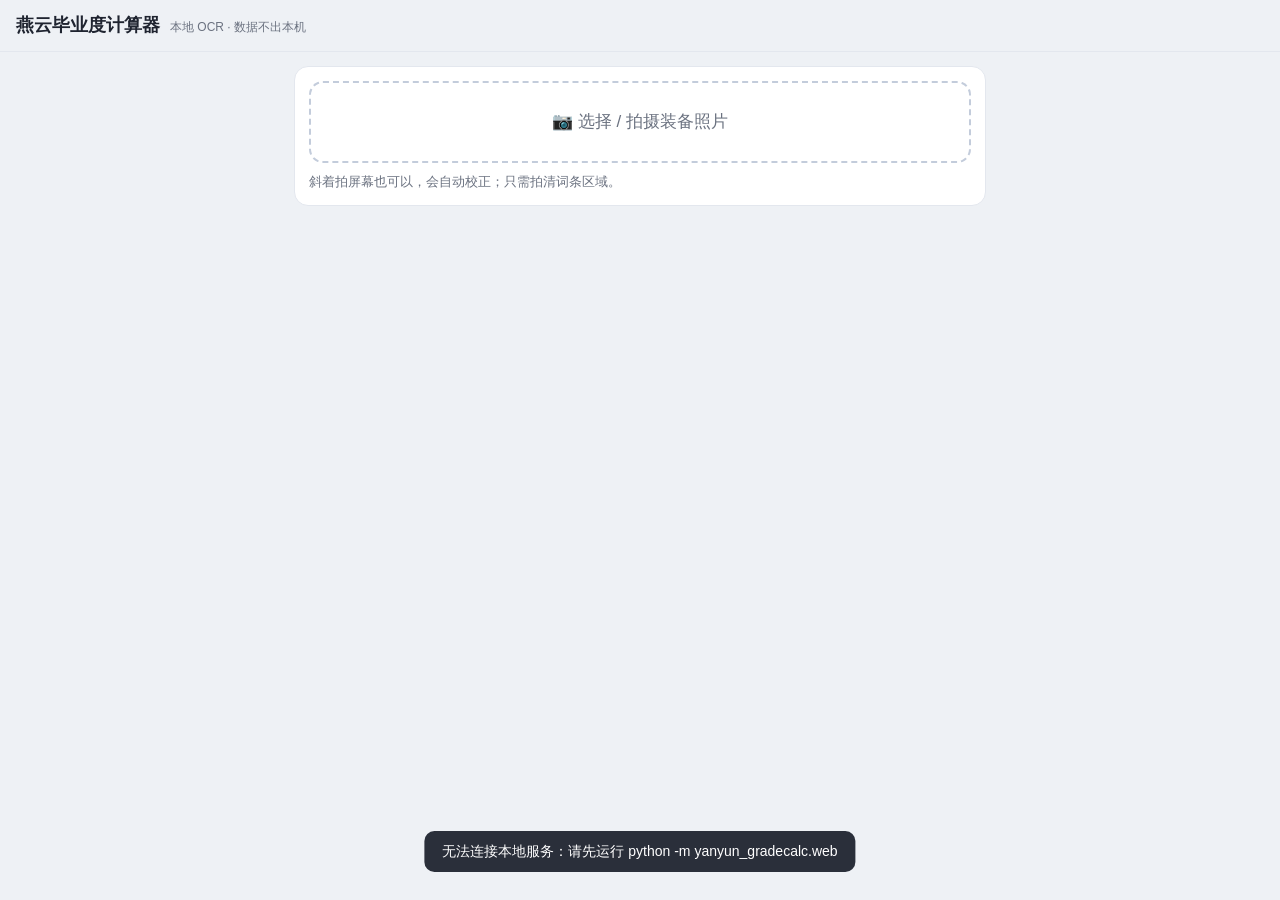
==== yanyun_gradecalc/static/index.html @ 31abac60 "feat: 网页版小程序（手机/电脑通用） Flask 本地服务 + 单文件前端：拍照上传 -> 本地 OCR -> 词条可编辑 实时重算毕业度，跨流派对比。纯色背景，响应式布局，无外部依赖。 ygc" ====
<!DOCTYPE html>
<html lang="zh-CN">
<head>
<meta charset="utf-8">
<meta name="viewport" content="width=device-width, initial-scale=1, viewport-fit=cover">
<title>燕云毕业度计算器</title>
<style>
  :root {
    --bg: #eef1f5;          /* 纯色背景 */
    --card: #ffffff;
    --ink: #1f2430;
    --sub: #6b7280;
    --line: #e3e7ee;
    --accent: #3b5bdb;
    --ok: #2b8a3e;
    --warn: #e8590c;
  }
  * { box-sizing: border-box; }
  body {
    margin: 0; background: var(--bg); color: var(--ink);
    font: 16px/1.5 -apple-system, "PingFang SC", "Microsoft YaHei", "Noto Sans CJK SC", sans-serif;
  }
  header {
    position: sticky; top: 0; z-index: 10; background: var(--bg);
    border-bottom: 1px solid var(--line); padding: 12px 16px;
    display: flex; align-items: baseline; gap: 10px;
  }
  header h1 { font-size: 18px; margin: 0; }
  header span { color: var(--sub); font-size: 12px; }
  main { max-width: 720px; margin: 0 auto; padding: 14px 14px 60px; }
  .card {
    background: var(--card); border: 1px solid var(--line); border-radius: 14px;
    padding: 14px; margin-bottom: 14px;
  }
  .upload {
    display: block; text-align: center; padding: 26px 12px; cursor: pointer;
    border: 2px dashed #c3ccdb; border-radius: 14px; color: var(--sub); font-size: 17px;
  }
  .upload:active { background: #f6f8fb; }
  #file { display: none; }
  .meta { display: flex; flex-wrap: wrap; gap: 6px 14px; align-items: baseline; }
  .meta b { font-size: 18px; }
  .meta .dim { color: var(--sub); font-size: 13px; }
  .chips { display: flex; gap: 8px; overflow-x: auto; padding-bottom: 4px; }
  .chip {
    flex: 0 0 auto; padding: 7px 14px; border-radius: 999px; border: 1px solid var(--line);
    background: var(--card); font-size: 14px; cursor: pointer; white-space: nowrap;
  }
  .chip.on { background: var(--accent); border-color: var(--accent); color: #fff; }
  .row {
    display: grid; grid-template-columns: 26px 1fr 96px 26px; gap: 8px; align-items: center;
    padding: 9px 0; border-bottom: 1px solid var(--line);
  }
  .row:last-child { border-bottom: none; }
  .row input[type=number] {
    width: 100%; font-size: 16px; padding: 7px 8px; border: 1px solid var(--line);
    border-radius: 8px; background: #fafbfd; color: var(--ink);
  }
  .row .unit { color: var(--sub); font-size: 13px; margin-left: 2px; }
  .row .nm { word-break: break-all; font-size: 15px; }
  .tag {
    display: inline-block; font-size: 11px; padding: 1px 6px; border-radius: 6px;
    background: #eef; color: var(--accent); margin-right: 4px; vertical-align: 1px;
  }
  .tag.rec { background: #fff4e6; color: var(--warn); }
  .roll { color: var(--sub); font-size: 13px; text-align: right; }
  .row.off .nm, .row.off .roll { opacity: .45; }
  .row.base { background: #fff8f0; border-radius: 8px; padding-left: 6px; padding-right: 6px; }
  .score { display: flex; align-items: center; gap: 16px; }
  .score .big { font-size: 42px; font-weight: 700; color: var(--accent); }
  .grade { font-size: 15px; padding: 3px 12px; border-radius: 999px; background: #e7f0ff; color: var(--accent); }
  .grade.g3 { background: #ebfbee; color: var(--ok); }
  .grade.g1 { background: #fff0f0; color: #c92a2a; }
  .others { color: var(--sub); font-size: 13px; margin-top: 8px; line-height: 1.7; }
  .del { border: none; background: none; color: #adb5bd; font-size: 18px; cursor: pointer; padding: 4px; }
  button.primary {
    width: 100%; padding: 13px; font-size: 16px; border: none; border-radius: 12px;
    background: var(--accent); color: #fff; cursor: pointer; margin-top: 10px;
  }
  .toast {
    position: fixed; left: 50%; bottom: 28px; transform: translateX(-50%);
    background: #1f2430; color: #fff; padding: 10px 18px; border-radius: 10px;
    font-size: 14px; opacity: 0; transition: .25s; pointer-events: none; max-width: 90vw;
  }
  .toast.show { opacity: .95; }
  .spin { display: inline-block; width: 16px; height: 16px; border: 2px solid #fff;
    border-top-color: transparent; border-radius: 50%; animation: r 1s linear infinite; vertical-align: -3px; }
  @keyframes r { to { transform: rotate(360deg); } }
  .hint { color: var(--sub); font-size: 12.5px; margin-top: 10px; }
  @media (min-width: 640px) { .row { grid-template-columns: 26px 1fr 120px 26px; } }
</style>
</head>
<body>
<header><h1>燕云毕业度计算器</h1><span>本地 OCR · 数据不出本机</span></header>
<main>
  <div class="card">
    <label class="upload" id="pick">📷 选择 / 拍摄装备照片
      <input type="file" id="file" accept="image/*" capture="environment">
    </label>
    <div class="hint">斜着拍屏幕也可以，会自动校正；只需拍清词条区域。</div>
  </div>

  <div class="card" id="pieceCard" style="display:none">
    <div class="meta">
      <b id="pName"></b>
      <span class="dim" id="pTier"></span>
      <span class="dim" id="pSet"></span>
      <span class="dim" id="pCraft"></span>
    </div>
  </div>

  <div class="card" id="buildCard" style="display:none">
    <div class="chips" id="chips"></div>
  </div>

  <div class="card" id="affixCard" style="display:none">
    <div id="rows"></div>
    <button class="primary" id="addRow">＋ 手动加一条词条</button>
  </div>

  <div class="card" id="scoreCard" style="display:none">
    <div class="score">
      <span class="big" id="scoreNum">—</span>
      <span class="grade" id="grade"></span>
    </div>
    <div class="others" id="others"></div>
    <div class="hint">毕业度 = 各词条（数值÷110阶满值，封顶100%）按流派权重加权平均；
      满值表在仓库 data/affix_max.json，欢迎校对补充。</div>
  </div>
</main>
<div class="toast" id="toast"></div>

<script>
const state = { affixes: [], builds: {}, maxTable: {}, sel: "__auto__" };
const $ = id => document.getElementById(id);

function toast(msg, ms = 2600) {
  const t = $("toast"); t.textContent = msg; t.classList.add("show");
  clearTimeout(t._h); t._h = setTimeout(() => t.classList.remove("show"), ms);
}

function weightFor(name, weights) {
  if (name in weights) return weights[name];
  let best = null;
  for (const k in weights)
    if (k && (name.endsWith(k) || k.endsWith(name)))
      best = best === null ? weights[k] : Math.max(best, weights[k]);
  return best === null ? 0 : best;
}

function rollOf(a) {
  const mx = state.maxTable[a.name];
  if (!mx) return { roll: null, base: false };
  if (a.value > mx * 1.3) return { roll: null, base: true };
  return { roll: Math.min(100, a.value / mx * 100), base: false };
}

function computeFor(weights) {
  let num = 0, den = 0;
  for (const a of state.affixes) {
    if (!a.include) continue;
    const w = weightFor(a.name, weights);
    if (w <= 0) continue;
    const { roll, base } = rollOf(a);
    if (roll === null || base) continue;
    num += w * roll; den += w;
  }
  return den ? Math.round(num / den * 10) / 10 : null;
}

function gradeOf(s) {
  if (s === null) return { g: "—", cls: "" };
  if (s >= 90) return { g: "毕业", cls: "g3" };
  if (s >= 80) return { g: "准毕业", cls: "" };
  if (s >= 70) return { g: "可用", cls: "" };
  return { g: "过渡", cls: "g1" };
}

function render() {
  const has = state.affixes.length > 0;
  $("pieceCard").style.display = has ? "" : "none";
  $("buildCard").style.display = has ? "" : "none";
  $("affixCard").style.display = has ? "" : "none";
  $("scoreCard").style.display = has ? "" : "none";
  if (!has) return;

  const rows = $("rows"); rows.innerHTML = "";
  for (const a of state.affixes) {
    const w = state.sel === "__auto__" ? null : weightFor(a.name, state.builds[state.sel]);
    const { roll, base } = rollOf(a);
    const div = document.createElement("div");
    div.className = "row" + (a.include ? "" : " off") + (base ? " base" : "");
    const tags = (a.converted ? '<span class="tag">转</span>' : "") +
                 (a.recommended ? '<span class="tag rec">荐</span>' : "") +
                 (a.known ? "" : '<span class="tag" style="background:#f1f3f5;color:#868e96">未识别</span>');
    const weightTxt = base ? "基础属性·已排除"
      : (roll === null ? (a.include ? "缺满值" : "") : Math.round(roll) + "%");
    div.innerHTML =
      `<input type="checkbox" ${a.include ? "checked" : ""}>` +
      `<div class="nm">${tags}${a.name}` +
        `<div class="roll">${weightTxt}${w === null ? "" : " · 权重" + w}</div></div>` +
      `<div><input type="number" step="0.1" value="${a.value}"><span class="unit">${a.unit === "percent" ? "%" : ""}</span></div>` +
      `<button class="del" title="删除">✕</button>`;
    const [chk, , valBox, del] = div.children;
    const numIn = valBox.querySelector("input");
    chk.onchange = () => { a.include = chk.checked; render(); };
    numIn.oninput = () => { const v = parseFloat(numIn.value); if (!isNaN(v)) { a.value = v; refreshScoreOnly(); } };
    numIn.onblur = render;
    del.onclick = () => { state.affixes = state.affixes.filter(x => x !== a); render(); };
    rows.appendChild(div);
  }
  refreshScoreOnly();
}

function refreshScoreOnly() {
  if (state.sel === "__auto__") {
    let best = null, lines = [];
    for (const name in state.builds) {
      const s = computeFor(state.builds[name]);
      if (s !== null) lines.push([name, s]);
    }
    lines.sort((x, y) => y[1] - x[1]);
    if (lines.length) {
      best = lines[0];
      const g = gradeOf(best[1]);
      $("scoreNum").textContent = best[1].toFixed(1);
      $("grade").textContent = `${g.g} · 最适配：${best[0]}`;
      $("grade").className = "grade " + g.cls;
      $("others").innerHTML = "全部流派：" + lines.map(l => `${l[0]} <b>${l[1]}</b>`).join("　");
    } else { $("scoreNum").textContent = "—"; $("grade").textContent = "无法计算"; }
  } else {
    const s = computeFor(state.builds[state.sel]);
    const g = gradeOf(s);
    $("scoreNum").textContent = s === null ? "—" : s.toFixed(1);
    $("grade").textContent = g.g;
    $("grade").className = "grade " + g.cls;
    $("others").textContent = "";
  }
}

function renderChips() {
  const c = $("chips"); c.innerHTML = "";
  const mk = (key, label) => {
    const b = document.createElement("button");
    b.className = "chip" + (state.sel === key ? " on" : "");
    b.textContent = label;
    b.onclick = () => { state.sel = key; renderChips(); render(); };
    c.appendChild(b);
  };
  mk("__auto__", "🎯 自动对比");
  for (const name of Object.keys(state.builds)) mk(name, name);
}

async function analyze(file) {
  const fd = new FormData(); fd.append("image", file);
  $("pick").innerHTML = '<span class="spin"></span> 正在本机识别…（约几秒）';
  try {
    const r = await fetch("/api/analyze", { method: "POST", body: fd });
    const d = await r.json();
    if (!r.ok) throw new Error(d.error || "识别失败");
    const p = d.piece;
    $("pName").textContent = p.name || "（未识别装备名）";
    $("pTier").textContent = p.tier || "";
    $("pSet").textContent = p.set_name || "";
    $("pCraft").textContent = p.craft_score ? "造诣 " + p.craft_score : "";
    state.maxTable = d.max_table;
    state.builds = d.builds;
    state.affixes = d.affixes.map(a => ({ ...a, include: true }));
    if (!state.affixes.length) toast("没识别出词条，换个角度/亮度再拍一张试试");
    renderChips(); render();
  } catch (e) {
    toast(e.message.includes("Failed to fetch") ? "服务未启动，请先运行 python -m yanyun_gradecalc.web" : e.message, 4000);
  } finally {
    $("pick").innerHTML = '📷 选择 / 拍摄装备照片<input type="file" id="file" accept="image/*" capture="environment">';
    bindFile();
  }
}

let _fileBound = false;
function bindFile() {
  const f = $("file");
  if (!f || _fileBound) return;
  _fileBound = true;
  f.onchange = () => { if (f.files[0]) analyze(f.files[0]); f.value = ""; };
}
bindFile();

$("addRow").onclick = () => {
  state.affixes.push({ name: "自定义词条", raw_name: "", value: 0, unit: "percent",
                       converted: false, recommended: false, known: false, include: true });
  render();
  const inputs = document.querySelectorAll('#rows input[type=number]');
  inputs[inputs.length - 1].focus();
};

fetch("/api/config").then(r => r.json()).then(d => {
  state.builds = d.builds; state.maxTable = d.max_table; renderChips();
}).catch(() => toast("无法连接本地服务：请先运行 python -m yanyun_gradecalc.web", 5000));
</script>
</body>
</html>
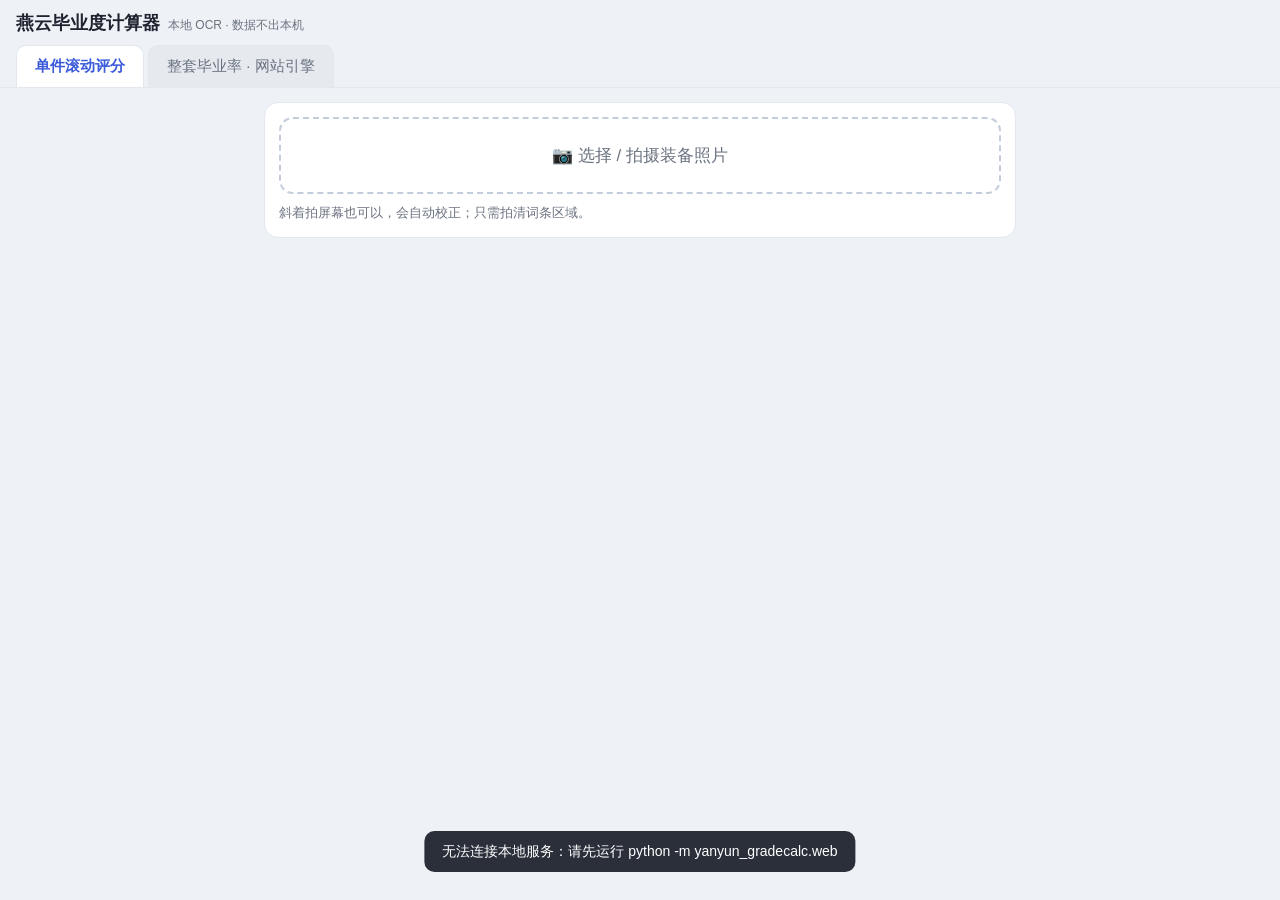
==== commit 2f15f277: "feat: 整套 8 件识别 + 心法/套装/弓决切换（站点同源引擎） - engine/: 加载 leoq7 管理器同款 runtime + WASM 的 Node 引擎，   stdin/stdo" ====
--- a/yanyun_gradecalc/static/index.html
+++ b/yanyun_gradecalc/static/index.html
@@ -22,25 +22,31 @@
   }
   header {
     position: sticky; top: 0; z-index: 10; background: var(--bg);
-    border-bottom: 1px solid var(--line); padding: 12px 16px;
-    display: flex; align-items: baseline; gap: 10px;
-  }
-  header h1 { font-size: 18px; margin: 0; }
-  header span { color: var(--sub); font-size: 12px; }
-  main { max-width: 720px; margin: 0 auto; padding: 14px 14px 60px; }
+    border-bottom: 1px solid var(--line); padding: 10px 16px 0;
+  }
+  header h1 { font-size: 18px; margin: 0 0 8px; }
+  header h1 span { color: var(--sub); font-size: 12px; font-weight: 400; margin-left: 8px; }
+  .tabs { display: flex; gap: 4px; }
+  .tab {
+    padding: 9px 18px; font-size: 15px; cursor: pointer; border: 1px solid var(--line);
+    border-bottom: none; border-radius: 10px 10px 0 0; background: #e6eaef; color: var(--sub);
+  }
+  .tab.on { background: var(--card); color: var(--accent); font-weight: 600; }
+  main { max-width: 780px; margin: 0 auto; padding: 14px 14px 70px; }
   .card {
     background: var(--card); border: 1px solid var(--line); border-radius: 14px;
     padding: 14px; margin-bottom: 14px;
   }
   .upload {
-    display: block; text-align: center; padding: 26px 12px; cursor: pointer;
+    display: block; text-align: center; padding: 24px 12px; cursor: pointer;
     border: 2px dashed #c3ccdb; border-radius: 14px; color: var(--sub); font-size: 17px;
   }
   .upload:active { background: #f6f8fb; }
-  #file { display: none; }
+  .upload.small { padding: 13px 8px; font-size: 14px; border-radius: 10px; }
+  input[type=file] { display: none; }
   .meta { display: flex; flex-wrap: wrap; gap: 6px 14px; align-items: baseline; }
   .meta b { font-size: 18px; }
-  .meta .dim { color: var(--sub); font-size: 13px; }
+  .dim { color: var(--sub); font-size: 13px; }
   .chips { display: flex; gap: 8px; overflow-x: auto; padding-bottom: 4px; }
   .chip {
     flex: 0 0 auto; padding: 7px 14px; border-radius: 999px; border: 1px solid var(--line);
@@ -52,22 +58,24 @@
     padding: 9px 0; border-bottom: 1px solid var(--line);
   }
   .row:last-child { border-bottom: none; }
-  .row input[type=number] {
+  .row input[type=number], .row select, input.f, select.f {
     width: 100%; font-size: 16px; padding: 7px 8px; border: 1px solid var(--line);
     border-radius: 8px; background: #fafbfd; color: var(--ink);
   }
-  .row .unit { color: var(--sub); font-size: 13px; margin-left: 2px; }
-  .row .nm { word-break: break-all; font-size: 15px; }
+  select.f, input.f { padding: 9px 10px; }
+  .unit { color: var(--sub); font-size: 13px; margin-left: 2px; }
+  .nm { word-break: break-all; font-size: 15px; }
   .tag {
     display: inline-block; font-size: 11px; padding: 1px 6px; border-radius: 6px;
     background: #eef; color: var(--accent); margin-right: 4px; vertical-align: 1px;
   }
   .tag.rec { background: #fff4e6; color: var(--warn); }
+  .tag.dy { background: #f3e8ff; color: #7048e8; }
   .roll { color: var(--sub); font-size: 13px; text-align: right; }
   .row.off .nm, .row.off .roll { opacity: .45; }
-  .row.base { background: #fff8f0; border-radius: 8px; padding-left: 6px; padding-right: 6px; }
+  .row.base { background: #f6f9ff; border-radius: 8px; }
   .score { display: flex; align-items: center; gap: 16px; }
-  .score .big { font-size: 42px; font-weight: 700; color: var(--accent); }
+  .score .big { font-size: 46px; font-weight: 700; color: var(--accent); }
   .grade { font-size: 15px; padding: 3px 12px; border-radius: 999px; background: #e7f0ff; color: var(--accent); }
   .grade.g3 { background: #ebfbee; color: var(--ok); }
   .grade.g1 { background: #fff0f0; color: #c92a2a; }
@@ -77,22 +85,48 @@
     width: 100%; padding: 13px; font-size: 16px; border: none; border-radius: 12px;
     background: var(--accent); color: #fff; cursor: pointer; margin-top: 10px;
   }
+  button.primary:disabled { opacity: .5; }
+  .grid2 { display: grid; grid-template-columns: 1fr 1fr; gap: 12px; }
+  @media (max-width: 620px) { .grid2 { grid-template-columns: 1fr; } }
+  .frow { display: grid; grid-template-columns: 84px 1fr; gap: 8px; align-items: center; margin-bottom: 9px; }
+  .frow label { color: var(--sub); font-size: 14px; }
+  .slot { border: 1px solid var(--line); border-radius: 12px; padding: 11px; margin-bottom: 12px; }
+  .slot h3 { margin: 0 0 8px; font-size: 15px; display: flex; justify-content: space-between; }
+  .slot h3 .dim { font-weight: 400; }
+  .sub { display: grid; grid-template-columns: 22px 1fr 86px 22px; gap: 6px; align-items: center;
+         padding: 5px 0; font-size: 14px; border-bottom: 1px dashed var(--line); }
+  .sub:last-child { border-bottom: none; }
+  .sub input[type=number] { width: 100%; font-size: 14px; padding: 5px 6px; border: 1px solid var(--line); border-radius: 6px; }
+  .sub.off { opacity: .45; }
+  .bigstat { display: flex; gap: 10px; align-items: baseline; flex-wrap: wrap; margin-top: 6px; }
+  .bigstat b { font-size: 20px; }
+  .panel-tbl { width: 100%; font-size: 13px; border-collapse: collapse; margin-top: 8px; }
+  .panel-tbl td { border-top: 1px solid var(--line); padding: 4px 6px; }
+  .panel-tbl td:last-child { text-align: right; color: var(--accent); font-weight: 600; }
   .toast {
     position: fixed; left: 50%; bottom: 28px; transform: translateX(-50%);
     background: #1f2430; color: #fff; padding: 10px 18px; border-radius: 10px;
-    font-size: 14px; opacity: 0; transition: .25s; pointer-events: none; max-width: 90vw;
+    font-size: 14px; opacity: 0; transition: .25s; pointer-events: none; max-width: 90vw; z-index: 50;
   }
   .toast.show { opacity: .95; }
-  .spin { display: inline-block; width: 16px; height: 16px; border: 2px solid #fff;
+  .spin { display: inline-block; width: 15px; height: 15px; border: 2px solid currentColor;
     border-top-color: transparent; border-radius: 50%; animation: r 1s linear infinite; vertical-align: -3px; }
   @keyframes r { to { transform: rotate(360deg); } }
   .hint { color: var(--sub); font-size: 12.5px; margin-top: 10px; }
-  @media (min-width: 640px) { .row { grid-template-columns: 26px 1fr 120px 26px; } }
+  .hidden { display: none !important; }
 </style>
 </head>
 <body>
-<header><h1>燕云毕业度计算器</h1><span>本地 OCR · 数据不出本机</span></header>
-<main>
+<header>
+  <h1>燕云毕业度计算器<span>本地 OCR · 数据不出本机</span></h1>
+  <div class="tabs">
+    <div class="tab on" data-tab="single" onclick="switchTab('single')">单件滚动评分</div>
+    <div class="tab" data-tab="full" onclick="switchTab('full')">整套毕业率 · 网站引擎</div>
+  </div>
+</header>
+
+<!-- ============ Tab 1：单件滚动评分 ============ -->
+<main id="tab-single">
   <div class="card">
     <label class="upload" id="pick">📷 选择 / 拍摄装备照片
       <input type="file" id="file" accept="image/*" capture="environment">
@@ -109,9 +143,7 @@
     </div>
   </div>
 
-  <div class="card" id="buildCard" style="display:none">
-    <div class="chips" id="chips"></div>
-  </div>
+  <div class="card" id="buildCard" style="display:none"><div class="chips" id="chips"></div></div>
 
   <div class="card" id="affixCard" style="display:none">
     <div id="rows"></div>
@@ -128,17 +160,82 @@
       满值表在仓库 data/affix_max.json，欢迎校对补充。</div>
   </div>
 </main>
+
+<!-- ============ Tab 2：整套毕业率（网站引擎） ============ -->
+<main id="tab-full" class="hidden">
+  <div class="card">
+    <div class="frow"><label>流派</label><select class="f" id="flowSel"></select></div>
+    <div class="frow"><label>心法 1-4</label>
+      <div style="display:grid; grid-template-columns:1fr 1fr; gap:6px">
+        <input class="f xf" id="xf1" list="xfList"><input class="f xf" id="xf2" list="xfList">
+        <input class="f xf" id="xf3" list="xfList"><input class="f xf" id="xf4" list="xfList">
+      </div>
+      <datalist id="xfList"></datalist>
+    </div>
+    <div class="frow"><label>套装</label><input class="f" id="setName" list="setList" placeholder="易相套装 / 玉斗套装 …">
+      <datalist id="setList"><option value="易相套装"><option value="玉斗套装"></datalist></div>
+    <div class="frow"><label>弓决</label>
+      <select class="f" id="bowSel">
+        <option value="precision">精准</option>
+        <option value="crit">会心</option>
+        <option value="intent">会意</option>
+      </select></div>
+    <div class="frow"><label>武库</label>
+      <select class="f" id="armorySel"><option value="本系">本系</option><option value="通用">通用</option></select></div>
+    <div class="hint">心法与套装请与游戏内配置一致；流派下拉来自管理器数据（含基准版本）。</div>
+  </div>
+
+  <div class="card">
+    <div class="grid2" id="slotGrid"></div>
+    <div class="hint">每个部位拍一张（拍清词条即可），识别后可改数值；主词条下拉可选基础属性行。</div>
+  </div>
+
+  <div class="card">
+    <button class="primary" id="calcBtn">🧮 计算整套毕业率（网站同款引擎）</button>
+    <div id="gradOut" style="display:none">
+      <div class="score" style="margin-top:12px">
+        <span class="big" id="gradNum">—</span>
+        <span class="grade" id="gradGrade"></span>
+      </div>
+      <div class="bigstat" id="gradDps"></div>
+      <div class="dim" id="gradVersion"></div>
+      <details style="margin-top:8px"><summary class="dim">聚合面板（引擎输出）</summary>
+        <table class="panel-tbl" id="panelTbl"></table></details>
+    </div>
+    <div id="gradErr" class="hint" style="color:#c92a2a"></div>
+  </div>
+</main>
+
 <div class="toast" id="toast"></div>
 
 <script>
-const state = { affixes: [], builds: {}, maxTable: {}, sel: "__auto__" };
 const $ = id => document.getElementById(id);
+const state = {
+  affixes: [], builds: {}, maxTable: {}, sel: "__auto__",   // tab1
+  engine: null,                                              // tab2
+  flow: "", xinfa: ["易水歌", "沧海帖", "", ""],
+  slots: {},                                                 // tab2: slot -> {piece, affixes, baseStats, mainUid}
+};
+const SLOT_LABELS = {
+  weapon1: "武器1", weapon2: "武器2", head: "冠胄", chest: "胸甲",
+  ring: "环", pendant: "佩", legs: "胫甲", hands: "腕甲",
+};
+let uidSeq = 1;
+const newUid = () => "r" + uidSeq++;
 
 function toast(msg, ms = 2600) {
   const t = $("toast"); t.textContent = msg; t.classList.add("show");
   clearTimeout(t._h); t._h = setTimeout(() => t.classList.remove("show"), ms);
 }
 
+function switchTab(name) {
+  document.querySelectorAll(".tab").forEach(t => t.classList.toggle("on", t.dataset.tab === name));
+  $("tab-single").classList.toggle("hidden", name !== "single");
+  $("tab-full").classList.toggle("hidden", name !== "full");
+  if (name === "full") loadEngineMeta();
+}
+
+/* ================= Tab 1：单件滚动评分 ================= */
 function weightFor(name, weights) {
   if (name in weights) return weights[name];
   let best = null;
@@ -147,14 +244,12 @@
       best = best === null ? weights[k] : Math.max(best, weights[k]);
   return best === null ? 0 : best;
 }
-
 function rollOf(a) {
   const mx = state.maxTable[a.name];
   if (!mx) return { roll: null, base: false };
   if (a.value > mx * 1.3) return { roll: null, base: true };
   return { roll: Math.min(100, a.value / mx * 100), base: false };
 }
-
 function computeFor(weights) {
   let num = 0, den = 0;
   for (const a of state.affixes) {
@@ -167,7 +262,6 @@
   }
   return den ? Math.round(num / den * 10) / 10 : null;
 }
-
 function gradeOf(s) {
   if (s === null) return { g: "—", cls: "" };
   if (s >= 90) return { g: "毕业", cls: "g3" };
@@ -175,15 +269,11 @@
   if (s >= 70) return { g: "可用", cls: "" };
   return { g: "过渡", cls: "g1" };
 }
-
 function render() {
   const has = state.affixes.length > 0;
-  $("pieceCard").style.display = has ? "" : "none";
-  $("buildCard").style.display = has ? "" : "none";
-  $("affixCard").style.display = has ? "" : "none";
-  $("scoreCard").style.display = has ? "" : "none";
+  ["pieceCard", "buildCard", "affixCard", "scoreCard"].forEach(id =>
+    $(id).style.display = has ? "" : "none");
   if (!has) return;
-
   const rows = $("rows"); rows.innerHTML = "";
   for (const a of state.affixes) {
     const w = state.sel === "__auto__" ? null : weightFor(a.name, state.builds[state.sel]);
@@ -192,6 +282,7 @@
     div.className = "row" + (a.include ? "" : " off") + (base ? " base" : "");
     const tags = (a.converted ? '<span class="tag">转</span>' : "") +
                  (a.recommended ? '<span class="tag rec">荐</span>' : "") +
+                 (a.dingyin ? '<span class="tag dy">定音</span>' : "") +
                  (a.known ? "" : '<span class="tag" style="background:#f1f3f5;color:#868e96">未识别</span>');
     const weightTxt = base ? "基础属性·已排除"
       : (roll === null ? (a.include ? "缺满值" : "") : Math.round(roll) + "%");
@@ -205,26 +296,23 @@
     const numIn = valBox.querySelector("input");
     chk.onchange = () => { a.include = chk.checked; render(); };
     numIn.oninput = () => { const v = parseFloat(numIn.value); if (!isNaN(v)) { a.value = v; refreshScoreOnly(); } };
-    numIn.onblur = render;
     del.onclick = () => { state.affixes = state.affixes.filter(x => x !== a); render(); };
     rows.appendChild(div);
   }
   refreshScoreOnly();
 }
-
 function refreshScoreOnly() {
   if (state.sel === "__auto__") {
-    let best = null, lines = [];
+    let lines = [];
     for (const name in state.builds) {
       const s = computeFor(state.builds[name]);
       if (s !== null) lines.push([name, s]);
     }
     lines.sort((x, y) => y[1] - x[1]);
     if (lines.length) {
-      best = lines[0];
-      const g = gradeOf(best[1]);
-      $("scoreNum").textContent = best[1].toFixed(1);
-      $("grade").textContent = `${g.g} · 最适配：${best[0]}`;
+      const g = gradeOf(lines[0][1]);
+      $("scoreNum").textContent = lines[0][1].toFixed(1);
+      $("grade").textContent = `${g.g} · 最适配：${lines[0][0]}`;
       $("grade").className = "grade " + g.cls;
       $("others").innerHTML = "全部流派：" + lines.map(l => `${l[0]} <b>${l[1]}</b>`).join("　");
     } else { $("scoreNum").textContent = "—"; $("grade").textContent = "无法计算"; }
@@ -237,7 +325,6 @@
     $("others").textContent = "";
   }
 }
-
 function renderChips() {
   const c = $("chips"); c.innerHTML = "";
   const mk = (key, label) => {
@@ -250,7 +337,6 @@
   mk("__auto__", "🎯 自动对比");
   for (const name of Object.keys(state.builds)) mk(name, name);
 }
-
 async function analyze(file) {
   const fd = new FormData(); fd.append("image", file);
   $("pick").innerHTML = '<span class="spin"></span> 正在本机识别…（约几秒）';
@@ -275,7 +361,6 @@
     bindFile();
   }
 }
-
 let _fileBound = false;
 function bindFile() {
   const f = $("file");
@@ -284,15 +369,184 @@
   f.onchange = () => { if (f.files[0]) analyze(f.files[0]); f.value = ""; };
 }
 bindFile();
-
 $("addRow").onclick = () => {
   state.affixes.push({ name: "自定义词条", raw_name: "", value: 0, unit: "percent",
-                       converted: false, recommended: false, known: false, include: true });
+                       converted: false, recommended: false, dingyin: false, known: false, include: true });
   render();
-  const inputs = document.querySelectorAll('#rows input[type=number]');
-  inputs[inputs.length - 1].focus();
 };
 
+/* ================= Tab 2：整套毕业率（网站引擎） ================= */
+async function loadEngineMeta() {
+  if (state.engine) { fillFlow(); return; }
+  try {
+    const r = await fetch("/api/engine");
+    const d = await r.json();
+    if (!d.available) throw new Error(d.error || "引擎不可用");
+    state.engine = d;
+    const sel = $("flowSel");
+    sel.innerHTML = "";
+    for (const f of d.flowNames) {
+      const o = document.createElement("option");
+      o.value = f; o.textContent = f;
+      const rot = (d.classRotationStats || {})[f];
+      if (rot) o.textContent += `（${rot.version || ""}）`;
+      sel.appendChild(o);
+    }
+    sel.onchange = () => { state.flow = sel.value; applyXinfaDefaults(); };
+    state.flow = sel.value || "";
+    applyXinfaDefaults();
+  } catch (e) {
+    toast("引擎不可用：" + e.message + "（需要安装 Node.js 并在仓库根目录运行）", 5000);
+  }
+}
+function applyXinfaDefaults() {
+  const inputs = [$("xf1"), $("xf2"), $("xf3"), $("xf4")];
+  const defs = { 易水歌: 0, 沧海帖: 1 };
+  inputs.forEach((inp, i) => {
+    inp.value = state.xinfa[i] || "";
+    inp.oninput = () => { state.xinfa[i] = inp.value.trim(); };
+  });
+  for (const spec of (state.engine.classXinfaInputs || {})[state.flow] || []) {
+    const idx = spec.field === "third_xinfa" ? 2 : spec.field === "fourth_xinfa" ? 3 : null;
+    if (idx !== null && !state.xinfa[idx]) {
+      inputs[idx].value = spec.default || "";
+      state.xinfa[idx] = inputs[idx].value;
+    }
+  }
+  // datalist 候选：当前流派候选 + 常见心法
+  const dl = $("xfList"); dl.innerHTML = "";
+  const cands = new Set(["易水歌", "沧海帖", "征人归", "断石之构", "大唐歌", "所恨年年",
+                         "弦墨篇", "燕别云岫", "四时无常", "大卷微身", "三穷致知"]);
+  for (const spec of (state.engine.classXinfaInputs || {})[state.flow] || [])
+    (spec.candidates || []).forEach(c => cands.add(c));
+  for (const c of cands) {
+    const o = document.createElement("option"); o.value = c; dl.appendChild(o);
+  }
+}
+function buildSlotGrid() {
+  const g = $("slotGrid"); g.innerHTML = "";
+  for (const key in SLOT_LABELS) {
+    const card = document.createElement("div");
+    card.className = "slot"; card.id = "slot-" + key;
+    card.innerHTML = `<h3><span>${SLOT_LABELS[key]}</span><span class="dim" id="sl-info-${key}">未识别</span></h3>` +
+      `<label class="upload small" id="sl-up-${key}">📷 拍摄/选择<input type="file" accept="image/*" capture="environment"></label>` +
+      `<div id="sl-body-${key}"></div>`;
+    g.appendChild(card);
+    const inp = card.querySelector("input");
+    inp.onchange = () => { if (inp.files[0]) analyzeSlot(key, inp.files[0]); inp.value = ""; };
+  }
+}
+async function analyzeSlot(key, file) {
+  const up = $("sl-up-" + key);
+  up.innerHTML = '<span class="spin"></span> 识别中…';
+  try {
+    const fd = new FormData(); fd.append("image", file);
+    const r = await fetch("/api/analyze", { method: "POST", body: fd });
+    const d = await r.json();
+    if (!r.ok) throw new Error(d.error || "识别失败");
+    const rows = [...d.base_stats.map(b => ({ ...b, isBase: true })),
+                  ...d.affixes.map(a => ({ ...a, isBase: false }))];
+    rows.forEach(r => { r.uid = newUid(); r.include = true; });
+    state.slots[key] = { piece: d.piece, rows, mainUid: pickMainUid(key, rows) };
+    $("sl-info-" + key).textContent = `${d.piece.name || ""} ${d.piece.craft_score ? "造诣" + d.piece.craft_score : ""}`;
+    renderSlot(key);
+  } catch (e) {
+    toast(key + " 识别失败：" + e.message);
+  } finally {
+    up.innerHTML = "📷 重拍/重选";
+  }
+}
+function pickMainUid(key, rows) {
+  const armor = ["head", "chest", "legs", "hands"].includes(key);
+  const prefer = armor ? ["气血最大值"] : ["最大外功攻击", "最大鸣金攻击"];
+  for (const nm of prefer) {
+    const hit = rows.find(r => r.name === nm);
+    if (hit) return hit.uid;
+  }
+  return rows.length ? rows[0].uid : null;
+}
+function renderSlot(key) {
+  const s = state.slots[key];
+  if (!s) return;
+  const body = $("sl-body-" + key);
+  body.innerHTML = "";
+  // 主词条选择
+  const mainRow = document.createElement("div");
+  mainRow.className = "frow";
+  const opts = s.rows.map(r => `<option value="${r.uid}" ${r.uid === s.mainUid ? "selected" : ""}>${r.name} ${r.value}${r.unit === "percent" ? "%" : ""}</option>`).join("");
+  mainRow.innerHTML = `<label>主词条</label><select class="f">${opts || "<option>（无候选）</option>"}</select>`;
+  const sel = mainRow.querySelector("select");
+  sel.onchange = () => { s.mainUid = sel.value || null; renderSlot(key); };
+  body.appendChild(mainRow);
+  // 副词条行（排除主词条）
+  for (const r of s.rows) {
+    if (r.uid === s.mainUid) continue;
+    const div = document.createElement("div");
+    div.className = "sub" + (r.include ? "" : " off");
+    div.innerHTML =
+      `<input type="checkbox" ${r.include ? "checked" : ""}>` +
+      `<div class="nm">${r.name}</div>` +
+      `<div style="display:flex"><input type="number" step="0.1" value="${r.value}"><span class="unit">${r.unit === "percent" ? "%" : ""}</span></div>` +
+      `<button class="del">✕</button>`;
+    const [chk, , valBox, del] = div.children;
+    const numIn = valBox.querySelector("input");
+    chk.onchange = () => { r.include = chk.checked; renderSlot(key); };
+    numIn.oninput = () => { const v = parseFloat(numIn.value); if (!isNaN(v)) r.value = v; };
+    del.onclick = () => { s.rows = s.rows.filter(x => x !== r); if (s.mainUid === r.uid) s.mainUid = null; renderSlot(key); };
+    body.appendChild(div);
+  }
+}
+$("calcBtn").onclick = async () => {
+  const equipped = {};
+  for (const key in state.slots) {
+    const s = state.slots[key];
+    if (!s) continue;
+    const main = s.rows.find(r => r.uid === s.mainUid);
+    if (!main) { toast(`${SLOT_LABELS[key]} 未选择主词条，已跳过`); continue; }
+    equipped[key] = {
+      mainStat: { type: main.name, value: main.value, isPercent: main.unit === "percent" },
+      subStats: s.rows.filter(r => r.include && r.uid !== s.mainUid)
+        .map(r => ({ type: r.name, value: r.value, isPercent: r.unit === "percent" })),
+    };
+  }
+  if (!Object.keys(equipped).length) { toast("还没有识别任何装备"); return; }
+  const btn = $("calcBtn");
+  btn.disabled = true; btn.innerHTML = '<span class="spin"></span> 引擎计算中…';
+  $("gradErr").textContent = "";
+  try {
+    const r = await fetch("/api/gradrate", {
+      method: "POST", headers: { "content-type": "application/json" },
+      body: JSON.stringify({
+        className: state.flow, bow: $("bowSel").value, armory: $("armorySel").value,
+        setName: $("setName").value.trim(), xinfa: state.xinfa.filter(x => x),
+        equippedItems: equipped,
+      }),
+    });
+    const d = await r.json();
+    if (!r.ok) throw new Error(d.error || "计算失败");
+    $("gradOut").style.display = "";
+    const rate = parseFloat(d.graduationRate);
+    $("gradNum").textContent = isNaN(rate) ? "—" : rate.toFixed(2) + "%";
+    const g = rate >= 90 ? { g: "毕业", cls: "g3" } : rate >= 70 ? { g: "成长中", cls: "" } : { g: "还需打造", cls: "g1" };
+    $("gradGrade").textContent = g.g;
+    $("gradGrade").className = "grade " + g.cls;
+    $("gradDps").innerHTML = `<span>DPS <b>${Math.round(d.dps || 0).toLocaleString()}</b></span>` +
+      `<span>总伤 <b>${Math.round(d.totalDamage || 0).toLocaleString()}</b></span>`;
+    const v = d.meta && d.meta.version;
+    $("gradVersion").textContent = v ? `基准：${v.version || ""}（${v.updateTime || ""}）` : "";
+    const panel = d.panel || {};
+    $("panelTbl").innerHTML = Object.entries(panel)
+      .filter(([k, v]) => typeof v === "number" && !k.startsWith("_"))
+      .map(([k, v]) => `<tr><td>${k}</td><td>${Math.round(v * 1000) / 1000}</td></tr>`).join("");
+  } catch (e) {
+    $("gradErr").textContent = "计算失败：" + e.message;
+  } finally {
+    btn.disabled = false; btn.textContent = "🧮 计算整套毕业率（网站同款引擎）";
+  }
+};
+buildSlotGrid();
+
+/* ================= 公共 ================= */
 fetch("/api/config").then(r => r.json()).then(d => {
   state.builds = d.builds; state.maxTable = d.max_table; renderChips();
 }).catch(() => toast("无法连接本地服务：请先运行 python -m yanyun_gradecalc.web", 5000));
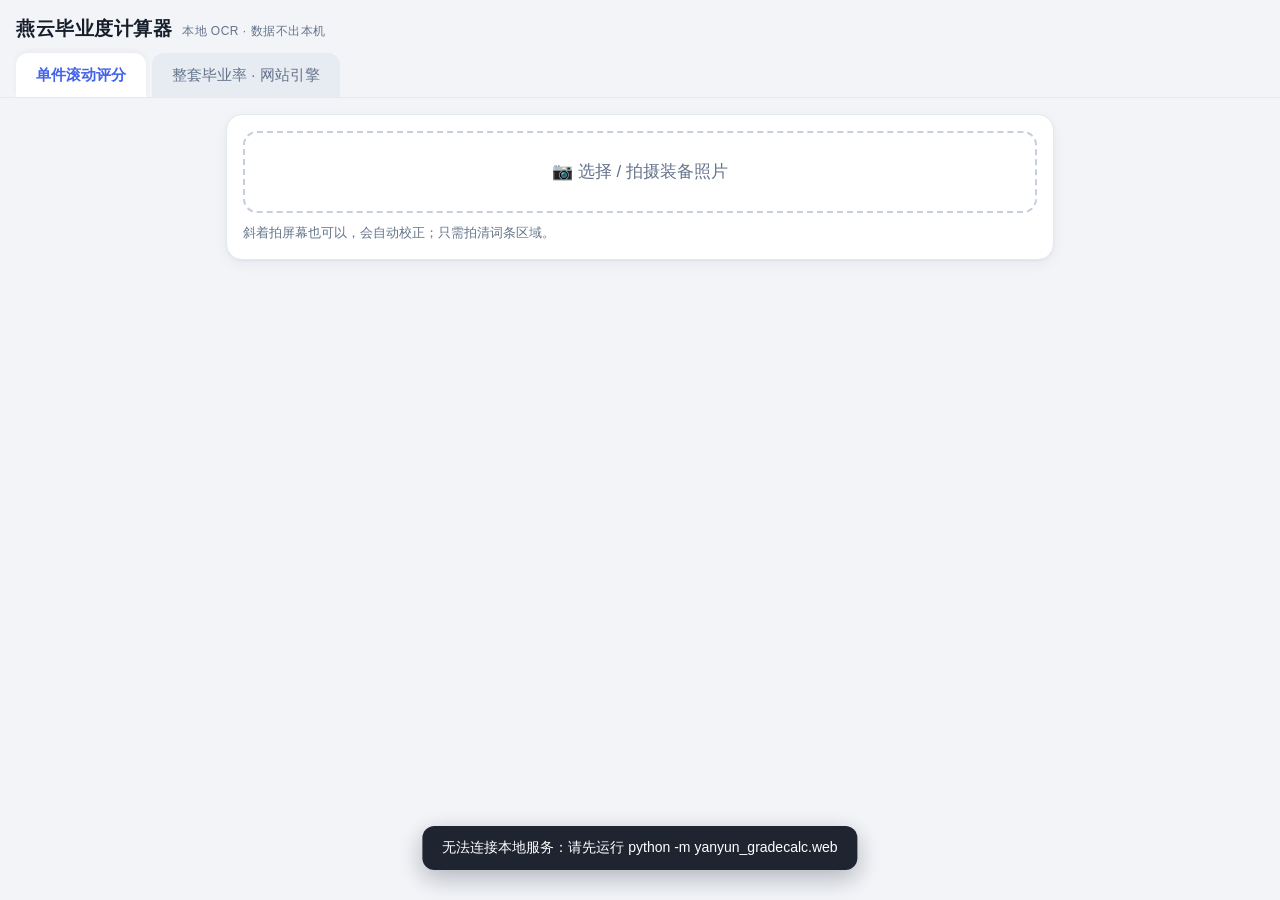
==== commit 502caa2f: "feat: 过滤耐久度等无意义行；页面视觉全面升级 - OCR 基础属性行只保留真实属性（气血/防御/攻击类），   耐久度/穿戴等级/要求/等阶/战令等行不再进入主词条候选 - 页面样式重写：柔和阴" ====
--- a/yanyun_gradecalc/static/index.html
+++ b/yanyun_gradecalc/static/index.html
@@ -6,113 +6,148 @@
 <title>燕云毕业度计算器</title>
 <style>
   :root {
-    --bg: #eef1f5;          /* 纯色背景 */
+    --bg: #f2f4f8;          /* 纯色背景 */
     --card: #ffffff;
-    --ink: #1f2430;
-    --sub: #6b7280;
-    --line: #e3e7ee;
-    --accent: #3b5bdb;
-    --ok: #2b8a3e;
-    --warn: #e8590c;
+    --ink: #171e2b;
+    --sub: #64748b;
+    --line: #e5e9f0;
+    --accent: #4263eb;
+    --accent-soft: #e8edfd;
+    --ok: #0f8a4f;
+    --ok-soft: #e6f7ef;
+    --warn: #d97706;
+    --danger: #dc2626;
+    --shadow: 0 1px 2px rgba(23, 30, 43, .05), 0 4px 14px rgba(23, 30, 43, .05);
   }
   * { box-sizing: border-box; }
+  html { -webkit-text-size-adjust: 100%; }
   body {
     margin: 0; background: var(--bg); color: var(--ink);
-    font: 16px/1.5 -apple-system, "PingFang SC", "Microsoft YaHei", "Noto Sans CJK SC", sans-serif;
+    font: 16px/1.55 -apple-system, "PingFang SC", "Microsoft YaHei", "Noto Sans CJK SC", sans-serif;
+    -webkit-font-smoothing: antialiased;
   }
   header {
-    position: sticky; top: 0; z-index: 10; background: var(--bg);
-    border-bottom: 1px solid var(--line); padding: 10px 16px 0;
-  }
-  header h1 { font-size: 18px; margin: 0 0 8px; }
-  header h1 span { color: var(--sub); font-size: 12px; font-weight: 400; margin-left: 8px; }
-  .tabs { display: flex; gap: 4px; }
+    position: sticky; top: 0; z-index: 20; background: var(--bg);
+    border-bottom: 1px solid var(--line); padding: 14px 16px 0;
+  }
+  header h1 { font-size: 19px; margin: 0 0 10px; letter-spacing: .5px; }
+  header h1 span { color: var(--sub); font-size: 12px; font-weight: 400; margin-left: 10px; }
+  .tabs { display: flex; gap: 6px; }
   .tab {
-    padding: 9px 18px; font-size: 15px; cursor: pointer; border: 1px solid var(--line);
-    border-bottom: none; border-radius: 10px 10px 0 0; background: #e6eaef; color: var(--sub);
-  }
-  .tab.on { background: var(--card); color: var(--accent); font-weight: 600; }
-  main { max-width: 780px; margin: 0 auto; padding: 14px 14px 70px; }
+    padding: 10px 20px; font-size: 15px; cursor: pointer; border: none;
+    border-radius: 12px 12px 0 0; background: #e7ebf2; color: var(--sub);
+    transition: background .15s, color .15s;
+  }
+  .tab:hover { background: #dde3ec; }
+  .tab.on { background: var(--card); color: var(--accent); font-weight: 600; box-shadow: 0 -2px 6px rgba(23,30,43,.04); }
+  main { max-width: 860px; margin: 0 auto; padding: 16px 16px 70px; }
   .card {
-    background: var(--card); border: 1px solid var(--line); border-radius: 14px;
-    padding: 14px; margin-bottom: 14px;
-  }
+    background: var(--card); border: 1px solid var(--line); border-radius: 16px;
+    padding: 16px; margin-bottom: 16px; box-shadow: var(--shadow);
+  }
+  .card h2 { font-size: 15px; margin: 0 0 10px; color: var(--sub); font-weight: 600; letter-spacing: .5px; }
   .upload {
-    display: block; text-align: center; padding: 24px 12px; cursor: pointer;
-    border: 2px dashed #c3ccdb; border-radius: 14px; color: var(--sub); font-size: 17px;
-  }
-  .upload:active { background: #f6f8fb; }
+    display: block; text-align: center; padding: 26px 12px; cursor: pointer;
+    border: 2px dashed #c6cfdd; border-radius: 14px; color: var(--sub); font-size: 17px;
+    transition: border-color .15s, background .15s, color .15s;
+  }
+  .upload:hover { border-color: var(--accent); background: var(--accent-soft); color: var(--accent); }
+  .upload:active { transform: scale(.995); }
   .upload.small { padding: 13px 8px; font-size: 14px; border-radius: 10px; }
   input[type=file] { display: none; }
   .meta { display: flex; flex-wrap: wrap; gap: 6px 14px; align-items: baseline; }
-  .meta b { font-size: 18px; }
+  .meta b { font-size: 19px; }
   .dim { color: var(--sub); font-size: 13px; }
-  .chips { display: flex; gap: 8px; overflow-x: auto; padding-bottom: 4px; }
+  .chips { display: flex; gap: 8px; overflow-x: auto; padding-bottom: 6px; scrollbar-width: thin; }
   .chip {
-    flex: 0 0 auto; padding: 7px 14px; border-radius: 999px; border: 1px solid var(--line);
+    flex: 0 0 auto; padding: 8px 16px; border-radius: 999px; border: 1px solid var(--line);
     background: var(--card); font-size: 14px; cursor: pointer; white-space: nowrap;
-  }
-  .chip.on { background: var(--accent); border-color: var(--accent); color: #fff; }
+    transition: border-color .15s, color .15s, background .15s;
+  }
+  .chip:hover { border-color: var(--accent); color: var(--accent); }
+  .chip.on { background: var(--accent); border-color: var(--accent); color: #fff; font-weight: 600; }
   .row {
-    display: grid; grid-template-columns: 26px 1fr 96px 26px; gap: 8px; align-items: center;
-    padding: 9px 0; border-bottom: 1px solid var(--line);
+    display: grid; grid-template-columns: 28px 1fr 104px 26px; gap: 8px; align-items: center;
+    padding: 10px 0; border-bottom: 1px solid var(--line);
   }
   .row:last-child { border-bottom: none; }
+  input[type=checkbox] { width: 17px; height: 17px; accent-color: var(--accent); cursor: pointer; }
   .row input[type=number], .row select, input.f, select.f {
-    width: 100%; font-size: 16px; padding: 7px 8px; border: 1px solid var(--line);
-    border-radius: 8px; background: #fafbfd; color: var(--ink);
-  }
-  select.f, input.f { padding: 9px 10px; }
-  .unit { color: var(--sub); font-size: 13px; margin-left: 2px; }
+    width: 100%; font-size: 16px; padding: 8px 10px; border: 1px solid var(--line);
+    border-radius: 9px; background: #fbfcfe; color: var(--ink);
+    transition: border-color .15s, box-shadow .15s;
+  }
+  .row input[type=number]:focus, .row select:focus, input.f:focus, select.f:focus {
+    outline: none; border-color: var(--accent); box-shadow: 0 0 0 3px var(--accent-soft);
+    background: #fff;
+  }
+  select.f, input.f { padding: 10px 12px; }
+  .unit { color: var(--sub); font-size: 13px; margin-left: 3px; }
   .nm { word-break: break-all; font-size: 15px; }
   .tag {
-    display: inline-block; font-size: 11px; padding: 1px 6px; border-radius: 6px;
-    background: #eef; color: var(--accent); margin-right: 4px; vertical-align: 1px;
-  }
-  .tag.rec { background: #fff4e6; color: var(--warn); }
+    display: inline-block; font-size: 11px; padding: 1px 7px; border-radius: 999px;
+    background: var(--accent-soft); color: var(--accent); margin-right: 4px; vertical-align: 1px;
+  }
+  .tag.rec { background: #fff2dc; color: var(--warn); }
   .tag.dy { background: #f3e8ff; color: #7048e8; }
+  .tag.unk { background: #f1f3f5; color: #868e96; }
   .roll { color: var(--sub); font-size: 13px; text-align: right; }
-  .row.off .nm, .row.off .roll { opacity: .45; }
-  .row.base { background: #f6f9ff; border-radius: 8px; }
-  .score { display: flex; align-items: center; gap: 16px; }
-  .score .big { font-size: 46px; font-weight: 700; color: var(--accent); }
-  .grade { font-size: 15px; padding: 3px 12px; border-radius: 999px; background: #e7f0ff; color: var(--accent); }
-  .grade.g3 { background: #ebfbee; color: var(--ok); }
-  .grade.g1 { background: #fff0f0; color: #c92a2a; }
-  .others { color: var(--sub); font-size: 13px; margin-top: 8px; line-height: 1.7; }
-  .del { border: none; background: none; color: #adb5bd; font-size: 18px; cursor: pointer; padding: 4px; }
+  .roll b { color: var(--accent); }
+  .row.off .nm, .row.off .roll { opacity: .4; }
+  .row.base { background: #f7f9ff; border-radius: 10px; padding-left: 8px; padding-right: 8px; }
+  .row.base .nm::after { content: "主词条候选"; color: #94a3b8; font-size: 11px; margin-left: 6px; }
+  .score { display: flex; align-items: center; gap: 18px; }
+  .score .big { font-size: 48px; font-weight: 800; color: var(--accent); letter-spacing: -.5px; }
+  .grade { font-size: 15px; padding: 4px 14px; border-radius: 999px; background: var(--accent-soft); color: var(--accent); font-weight: 600; }
+  .grade.g3 { background: var(--ok-soft); color: var(--ok); }
+  .grade.g1 { background: #feeaea; color: var(--danger); }
+  .others { color: var(--sub); font-size: 13px; margin-top: 10px; line-height: 1.8; }
+  .others b { color: var(--ink); }
+  .del { border: none; background: none; color: #adb5bd; font-size: 17px; cursor: pointer; padding: 4px; border-radius: 6px; }
+  .del:hover { color: var(--danger); background: #feeaea; }
   button.primary {
-    width: 100%; padding: 13px; font-size: 16px; border: none; border-radius: 12px;
+    width: 100%; padding: 14px; font-size: 16px; font-weight: 600; border: none; border-radius: 12px;
     background: var(--accent); color: #fff; cursor: pointer; margin-top: 10px;
-  }
-  button.primary:disabled { opacity: .5; }
+    box-shadow: 0 4px 12px rgba(66, 99, 235, .25); transition: background .15s, transform .1s;
+  }
+  button.primary:hover { background: #3655c9; }
+  button.primary:active { transform: scale(.99); }
+  button.primary:disabled { opacity: .55; cursor: wait; }
   .grid2 { display: grid; grid-template-columns: 1fr 1fr; gap: 12px; }
   @media (max-width: 620px) { .grid2 { grid-template-columns: 1fr; } }
-  .frow { display: grid; grid-template-columns: 84px 1fr; gap: 8px; align-items: center; margin-bottom: 9px; }
+  .frow { display: grid; grid-template-columns: 96px 1fr; gap: 10px; align-items: center; margin-bottom: 10px; }
   .frow label { color: var(--sub); font-size: 14px; }
-  .slot { border: 1px solid var(--line); border-radius: 12px; padding: 11px; margin-bottom: 12px; }
-  .slot h3 { margin: 0 0 8px; font-size: 15px; display: flex; justify-content: space-between; }
+  .slot {
+    border: 1px solid var(--line); border-radius: 14px; padding: 12px; margin-bottom: 12px;
+    background: #fbfcfe; transition: border-color .15s;
+  }
+  .slot:hover { border-color: #c9d4e8; }
+  .slot.done { border-color: #b6d4c3; background: #f7fcf9; }
+  .slot h3 { margin: 0 0 9px; font-size: 15px; display: flex; justify-content: space-between; align-items: baseline; }
   .slot h3 .dim { font-weight: 400; }
-  .sub { display: grid; grid-template-columns: 22px 1fr 86px 22px; gap: 6px; align-items: center;
+  .sub { display: grid; grid-template-columns: 24px 1fr 92px 24px; gap: 6px; align-items: center;
          padding: 5px 0; font-size: 14px; border-bottom: 1px dashed var(--line); }
   .sub:last-child { border-bottom: none; }
-  .sub input[type=number] { width: 100%; font-size: 14px; padding: 5px 6px; border: 1px solid var(--line); border-radius: 6px; }
-  .sub.off { opacity: .45; }
-  .bigstat { display: flex; gap: 10px; align-items: baseline; flex-wrap: wrap; margin-top: 6px; }
-  .bigstat b { font-size: 20px; }
+  .sub input[type=number] { width: 100%; font-size: 14px; padding: 6px 8px; border: 1px solid var(--line); border-radius: 7px; background: #fff; }
+  .sub input[type=number]:focus { outline: none; border-color: var(--accent); box-shadow: 0 0 0 3px var(--accent-soft); }
+  .sub.off { opacity: .42; }
+  .bigstat { display: flex; gap: 12px; align-items: baseline; flex-wrap: wrap; margin-top: 6px; }
+  .bigstat b { font-size: 21px; }
   .panel-tbl { width: 100%; font-size: 13px; border-collapse: collapse; margin-top: 8px; }
-  .panel-tbl td { border-top: 1px solid var(--line); padding: 4px 6px; }
-  .panel-tbl td:last-child { text-align: right; color: var(--accent); font-weight: 600; }
+  .panel-tbl tr:nth-child(odd) { background: #f8fafc; }
+  .panel-tbl td { border-top: 1px solid var(--line); padding: 5px 8px; }
+  .panel-tbl td:last-child { text-align: right; color: var(--accent); font-weight: 600; font-variant-numeric: tabular-nums; }
   .toast {
-    position: fixed; left: 50%; bottom: 28px; transform: translateX(-50%);
-    background: #1f2430; color: #fff; padding: 10px 18px; border-radius: 10px;
+    position: fixed; left: 50%; bottom: 30px; transform: translateX(-50%) translateY(6px);
+    background: #171e2b; color: #fff; padding: 11px 20px; border-radius: 12px;
     font-size: 14px; opacity: 0; transition: .25s; pointer-events: none; max-width: 90vw; z-index: 50;
-  }
-  .toast.show { opacity: .95; }
+    box-shadow: 0 8px 24px rgba(23,30,43,.3);
+  }
+  .toast.show { opacity: .97; transform: translateX(-50%) translateY(0); }
   .spin { display: inline-block; width: 15px; height: 15px; border: 2px solid currentColor;
     border-top-color: transparent; border-radius: 50%; animation: r 1s linear infinite; vertical-align: -3px; }
   @keyframes r { to { transform: rotate(360deg); } }
-  .hint { color: var(--sub); font-size: 12.5px; margin-top: 10px; }
+  .hint { color: var(--sub); font-size: 12.5px; margin-top: 10px; line-height: 1.6; }
   .hidden { display: none !important; }
 </style>
 </head>
@@ -165,15 +200,8 @@
 <main id="tab-full" class="hidden">
   <div class="card">
     <div class="frow"><label>流派</label><select class="f" id="flowSel"></select></div>
-    <div class="frow"><label>心法 1-4</label>
-      <div style="display:grid; grid-template-columns:1fr 1fr; gap:6px">
-        <input class="f xf" id="xf1" list="xfList"><input class="f xf" id="xf2" list="xfList">
-        <input class="f xf" id="xf3" list="xfList"><input class="f xf" id="xf4" list="xfList">
-      </div>
-      <datalist id="xfList"></datalist>
-    </div>
-    <div class="frow"><label>套装</label><input class="f" id="setName" list="setList" placeholder="易相套装 / 玉斗套装 …">
-      <datalist id="setList"><option value="易相套装"><option value="玉斗套装"></datalist></div>
+    <div class="frow"><label>心法（随流派变化）</label><div id="xinfaSlots" style="display:grid; gap:6px"></div></div>
+    <div class="frow"><label>套装</label><select class="f" id="setName"></select></div>
     <div class="frow"><label>弓决</label>
       <select class="f" id="bowSel">
         <option value="precision">精准</option>
@@ -213,7 +241,7 @@
 const state = {
   affixes: [], builds: {}, maxTable: {}, sel: "__auto__",   // tab1
   engine: null,                                              // tab2
-  flow: "", xinfa: ["易水歌", "沧海帖", "", ""],
+  flow: "", xinfa: [],   // 由引擎 meta 按流派填充（4 槽）
   slots: {},                                                 // tab2: slot -> {piece, affixes, baseStats, mainUid}
 };
 const SLOT_LABELS = {
@@ -394,34 +422,50 @@
     }
     sel.onchange = () => { state.flow = sel.value; applyXinfaDefaults(); };
     state.flow = sel.value || "";
+    renderSetOptions();
     applyXinfaDefaults();
   } catch (e) {
     toast("引擎不可用：" + e.message + "（需要安装 Node.js 并在仓库根目录运行）", 5000);
   }
 }
 function applyXinfaDefaults() {
-  const inputs = [$("xf1"), $("xf2"), $("xf3"), $("xf4")];
-  const defs = { 易水歌: 0, 沧海帖: 1 };
-  inputs.forEach((inp, i) => {
-    inp.value = state.xinfa[i] || "";
-    inp.oninput = () => { state.xinfa[i] = inp.value.trim(); };
+  // 心法槽位规则完全来自站点：meta.xinfa[flow] = {default:[4], choices:[每槽候选，空=锁定]}
+  const rule = (state.engine.xinfa || {})[state.flow] || { default: ["", "", "", ""], choices: [[], [], [], []] };
+  state.xinfa = [...rule.default];
+  const box = $("xinfaSlots"); box.innerHTML = "";
+  rule.default.forEach((name, i) => {
+    const cands = [...new Set(rule.choices[i] || [])];  // 去重
+    const locked = cands.length === 0;
+    const row = document.createElement("div");
+    row.className = "frow";
+    row.style.margin = "0";
+    if (locked) {
+      row.innerHTML = `<label>槽${i + 1}（固定）</label><div class="f" style="padding:7px 10px;background:#f1f3f6;border-radius:8px">${name || "—"}</div>`;
+      box.appendChild(row);
+    } else {
+      const opts = cands.map(c => `<option value="${c}" ${c === name ? "selected" : ""}>${c}</option>`).join("");
+      row.innerHTML = `<label>槽${i + 1}</label><select class="f">${opts}</select>`;
+      const sel = row.querySelector("select");
+      sel.onchange = () => { state.xinfa[i] = sel.value; };
+      box.appendChild(row);
+    }
   });
-  for (const spec of (state.engine.classXinfaInputs || {})[state.flow] || []) {
-    const idx = spec.field === "third_xinfa" ? 2 : spec.field === "fourth_xinfa" ? 3 : null;
-    if (idx !== null && !state.xinfa[idx]) {
-      inputs[idx].value = spec.default || "";
-      state.xinfa[idx] = inputs[idx].value;
-    }
-  }
-  // datalist 候选：当前流派候选 + 常见心法
-  const dl = $("xfList"); dl.innerHTML = "";
-  const cands = new Set(["易水歌", "沧海帖", "征人归", "断石之构", "大唐歌", "所恨年年",
-                         "弦墨篇", "燕别云岫", "四时无常", "大卷微身", "三穷致知"]);
-  for (const spec of (state.engine.classXinfaInputs || {})[state.flow] || [])
-    (spec.candidates || []).forEach(c => cands.add(c));
-  for (const c of cands) {
-    const o = document.createElement("option"); o.value = c; dl.appendChild(o);
-  }
+}
+
+function renderSetOptions() {
+  const sel = $("setName"); sel.innerHTML = "";
+  const empty = document.createElement("option");
+  empty.value = ""; empty.textContent = "（不指定套装）";
+  sel.appendChild(empty);
+  for (const nm of state.engine.setNames || []) {
+    const o = document.createElement("option");
+    o.value = nm; o.textContent = nm;
+    const bonus = (state.engine.setData || {})[nm];
+    if (bonus && Object.keys(bonus).length)
+      o.textContent += `（主词条 ${Object.entries(bonus).map(([k, v]) => k + "+" + v).join("、")}）`;
+    sel.appendChild(o);
+  }
+  sel.onchange = () => {};
 }
 function buildSlotGrid() {
   const g = $("slotGrid"); g.innerHTML = "";
@@ -518,7 +562,7 @@
       method: "POST", headers: { "content-type": "application/json" },
       body: JSON.stringify({
         className: state.flow, bow: $("bowSel").value, armory: $("armorySel").value,
-        setName: $("setName").value.trim(), xinfa: state.xinfa.filter(x => x),
+        setName: $("setName").value, xinfa: state.xinfa.slice(0, 4),
         equippedItems: equipped,
       }),
     });
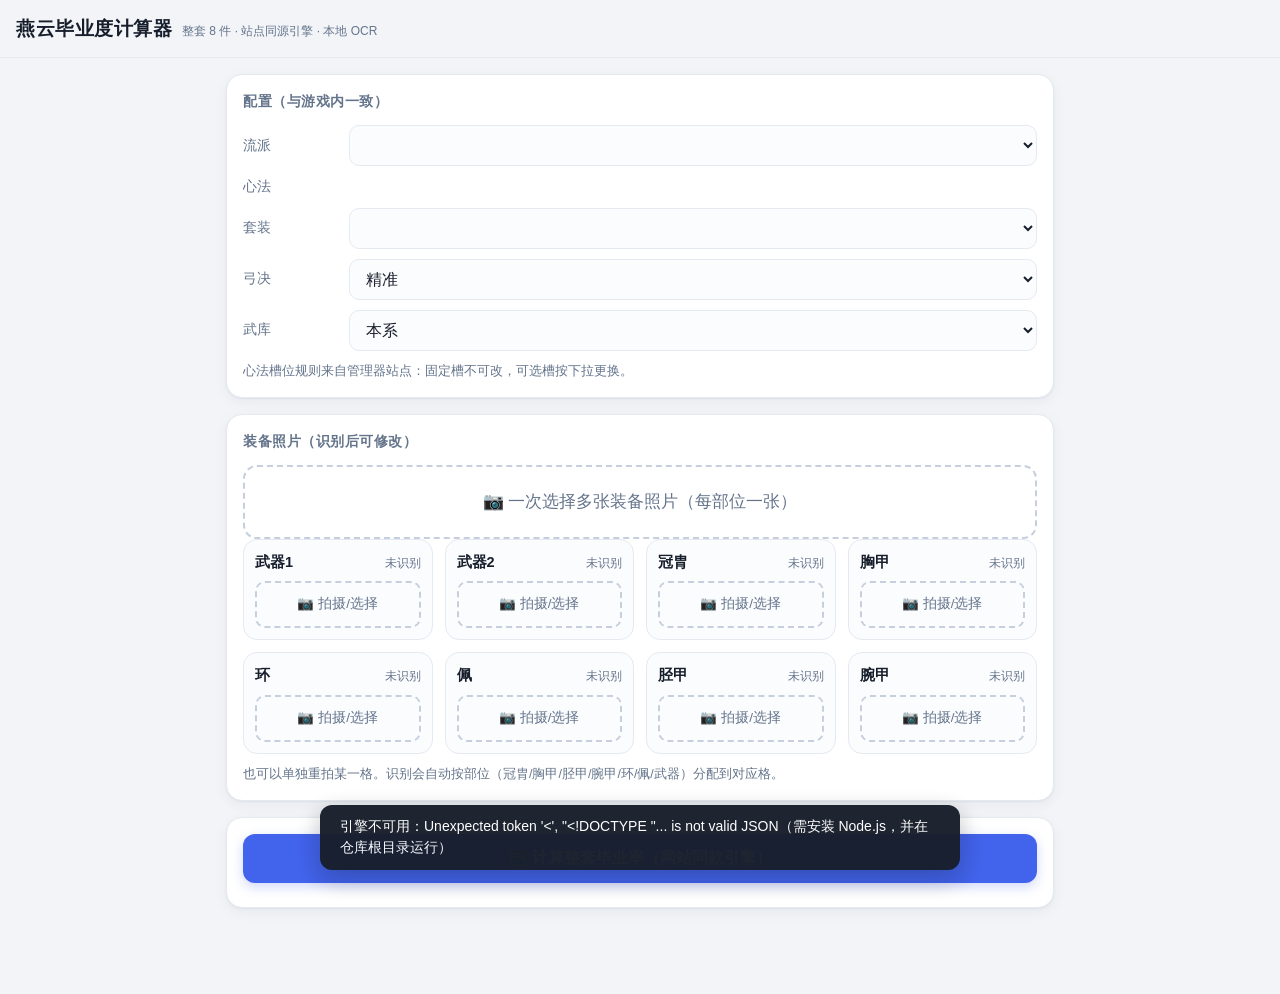
==== commit 03c92e52: "feat: 移除单件评分页，专注整套毕业率 - 前端重构为单页整套流程：一次选择多张照片，按识别出的部位词   自动分配到 8 格（suggest 接口），每格可改主/副词条后一键计算 - 顶部实时进" ====
--- a/yanyun_gradecalc/static/index.html
+++ b/yanyun_gradecalc/static/index.html
@@ -1,599 +1,451 @@
-<!DOCTYPE html>
-<html lang="zh-CN">
-<head>
-<meta charset="utf-8">
-<meta name="viewport" content="width=device-width, initial-scale=1, viewport-fit=cover">
-<title>燕云毕业度计算器</title>
-<style>
-  :root {
-    --bg: #f2f4f8;          /* 纯色背景 */
-    --card: #ffffff;
-    --ink: #171e2b;
-    --sub: #64748b;
-    --line: #e5e9f0;
-    --accent: #4263eb;
-    --accent-soft: #e8edfd;
-    --ok: #0f8a4f;
-    --ok-soft: #e6f7ef;
-    --warn: #d97706;
-    --danger: #dc2626;
-    --shadow: 0 1px 2px rgba(23, 30, 43, .05), 0 4px 14px rgba(23, 30, 43, .05);
-  }
-  * { box-sizing: border-box; }
-  html { -webkit-text-size-adjust: 100%; }
-  body {
-    margin: 0; background: var(--bg); color: var(--ink);
-    font: 16px/1.55 -apple-system, "PingFang SC", "Microsoft YaHei", "Noto Sans CJK SC", sans-serif;
-    -webkit-font-smoothing: antialiased;
-  }
-  header {
-    position: sticky; top: 0; z-index: 20; background: var(--bg);
-    border-bottom: 1px solid var(--line); padding: 14px 16px 0;
-  }
-  header h1 { font-size: 19px; margin: 0 0 10px; letter-spacing: .5px; }
-  header h1 span { color: var(--sub); font-size: 12px; font-weight: 400; margin-left: 10px; }
-  .tabs { display: flex; gap: 6px; }
-  .tab {
-    padding: 10px 20px; font-size: 15px; cursor: pointer; border: none;
-    border-radius: 12px 12px 0 0; background: #e7ebf2; color: var(--sub);
-    transition: background .15s, color .15s;
-  }
-  .tab:hover { background: #dde3ec; }
-  .tab.on { background: var(--card); color: var(--accent); font-weight: 600; box-shadow: 0 -2px 6px rgba(23,30,43,.04); }
-  main { max-width: 860px; margin: 0 auto; padding: 16px 16px 70px; }
-  .card {
-    background: var(--card); border: 1px solid var(--line); border-radius: 16px;
-    padding: 16px; margin-bottom: 16px; box-shadow: var(--shadow);
-  }
-  .card h2 { font-size: 15px; margin: 0 0 10px; color: var(--sub); font-weight: 600; letter-spacing: .5px; }
-  .upload {
-    display: block; text-align: center; padding: 26px 12px; cursor: pointer;
-    border: 2px dashed #c6cfdd; border-radius: 14px; color: var(--sub); font-size: 17px;
-    transition: border-color .15s, background .15s, color .15s;
-  }
-  .upload:hover { border-color: var(--accent); background: var(--accent-soft); color: var(--accent); }
-  .upload:active { transform: scale(.995); }
-  .upload.small { padding: 13px 8px; font-size: 14px; border-radius: 10px; }
-  input[type=file] { display: none; }
-  .meta { display: flex; flex-wrap: wrap; gap: 6px 14px; align-items: baseline; }
-  .meta b { font-size: 19px; }
-  .dim { color: var(--sub); font-size: 13px; }
-  .chips { display: flex; gap: 8px; overflow-x: auto; padding-bottom: 6px; scrollbar-width: thin; }
-  .chip {
-    flex: 0 0 auto; padding: 8px 16px; border-radius: 999px; border: 1px solid var(--line);
-    background: var(--card); font-size: 14px; cursor: pointer; white-space: nowrap;
-    transition: border-color .15s, color .15s, background .15s;
-  }
-  .chip:hover { border-color: var(--accent); color: var(--accent); }
-  .chip.on { background: var(--accent); border-color: var(--accent); color: #fff; font-weight: 600; }
-  .row {
-    display: grid; grid-template-columns: 28px 1fr 104px 26px; gap: 8px; align-items: center;
-    padding: 10px 0; border-bottom: 1px solid var(--line);
-  }
-  .row:last-child { border-bottom: none; }
-  input[type=checkbox] { width: 17px; height: 17px; accent-color: var(--accent); cursor: pointer; }
-  .row input[type=number], .row select, input.f, select.f {
-    width: 100%; font-size: 16px; padding: 8px 10px; border: 1px solid var(--line);
-    border-radius: 9px; background: #fbfcfe; color: var(--ink);
-    transition: border-color .15s, box-shadow .15s;
-  }
-  .row input[type=number]:focus, .row select:focus, input.f:focus, select.f:focus {
-    outline: none; border-color: var(--accent); box-shadow: 0 0 0 3px var(--accent-soft);
-    background: #fff;
-  }
-  select.f, input.f { padding: 10px 12px; }
-  .unit { color: var(--sub); font-size: 13px; margin-left: 3px; }
-  .nm { word-break: break-all; font-size: 15px; }
-  .tag {
-    display: inline-block; font-size: 11px; padding: 1px 7px; border-radius: 999px;
-    background: var(--accent-soft); color: var(--accent); margin-right: 4px; vertical-align: 1px;
-  }
-  .tag.rec { background: #fff2dc; color: var(--warn); }
-  .tag.dy { background: #f3e8ff; color: #7048e8; }
-  .tag.unk { background: #f1f3f5; color: #868e96; }
-  .roll { color: var(--sub); font-size: 13px; text-align: right; }
-  .roll b { color: var(--accent); }
-  .row.off .nm, .row.off .roll { opacity: .4; }
-  .row.base { background: #f7f9ff; border-radius: 10px; padding-left: 8px; padding-right: 8px; }
-  .row.base .nm::after { content: "主词条候选"; color: #94a3b8; font-size: 11px; margin-left: 6px; }
-  .score { display: flex; align-items: center; gap: 18px; }
-  .score .big { font-size: 48px; font-weight: 800; color: var(--accent); letter-spacing: -.5px; }
-  .grade { font-size: 15px; padding: 4px 14px; border-radius: 999px; background: var(--accent-soft); color: var(--accent); font-weight: 600; }
-  .grade.g3 { background: var(--ok-soft); color: var(--ok); }
-  .grade.g1 { background: #feeaea; color: var(--danger); }
-  .others { color: var(--sub); font-size: 13px; margin-top: 10px; line-height: 1.8; }
-  .others b { color: var(--ink); }
-  .del { border: none; background: none; color: #adb5bd; font-size: 17px; cursor: pointer; padding: 4px; border-radius: 6px; }
-  .del:hover { color: var(--danger); background: #feeaea; }
-  button.primary {
-    width: 100%; padding: 14px; font-size: 16px; font-weight: 600; border: none; border-radius: 12px;
-    background: var(--accent); color: #fff; cursor: pointer; margin-top: 10px;
-    box-shadow: 0 4px 12px rgba(66, 99, 235, .25); transition: background .15s, transform .1s;
-  }
-  button.primary:hover { background: #3655c9; }
-  button.primary:active { transform: scale(.99); }
-  button.primary:disabled { opacity: .55; cursor: wait; }
-  .grid2 { display: grid; grid-template-columns: 1fr 1fr; gap: 12px; }
-  @media (max-width: 620px) { .grid2 { grid-template-columns: 1fr; } }
-  .frow { display: grid; grid-template-columns: 96px 1fr; gap: 10px; align-items: center; margin-bottom: 10px; }
-  .frow label { color: var(--sub); font-size: 14px; }
-  .slot {
-    border: 1px solid var(--line); border-radius: 14px; padding: 12px; margin-bottom: 12px;
-    background: #fbfcfe; transition: border-color .15s;
-  }
-  .slot:hover { border-color: #c9d4e8; }
-  .slot.done { border-color: #b6d4c3; background: #f7fcf9; }
-  .slot h3 { margin: 0 0 9px; font-size: 15px; display: flex; justify-content: space-between; align-items: baseline; }
-  .slot h3 .dim { font-weight: 400; }
-  .sub { display: grid; grid-template-columns: 24px 1fr 92px 24px; gap: 6px; align-items: center;
-         padding: 5px 0; font-size: 14px; border-bottom: 1px dashed var(--line); }
-  .sub:last-child { border-bottom: none; }
-  .sub input[type=number] { width: 100%; font-size: 14px; padding: 6px 8px; border: 1px solid var(--line); border-radius: 7px; background: #fff; }
-  .sub input[type=number]:focus { outline: none; border-color: var(--accent); box-shadow: 0 0 0 3px var(--accent-soft); }
-  .sub.off { opacity: .42; }
-  .bigstat { display: flex; gap: 12px; align-items: baseline; flex-wrap: wrap; margin-top: 6px; }
-  .bigstat b { font-size: 21px; }
-  .panel-tbl { width: 100%; font-size: 13px; border-collapse: collapse; margin-top: 8px; }
-  .panel-tbl tr:nth-child(odd) { background: #f8fafc; }
-  .panel-tbl td { border-top: 1px solid var(--line); padding: 5px 8px; }
-  .panel-tbl td:last-child { text-align: right; color: var(--accent); font-weight: 600; font-variant-numeric: tabular-nums; }
-  .toast {
-    position: fixed; left: 50%; bottom: 30px; transform: translateX(-50%) translateY(6px);
-    background: #171e2b; color: #fff; padding: 11px 20px; border-radius: 12px;
-    font-size: 14px; opacity: 0; transition: .25s; pointer-events: none; max-width: 90vw; z-index: 50;
-    box-shadow: 0 8px 24px rgba(23,30,43,.3);
-  }
-  .toast.show { opacity: .97; transform: translateX(-50%) translateY(0); }
-  .spin { display: inline-block; width: 15px; height: 15px; border: 2px solid currentColor;
-    border-top-color: transparent; border-radius: 50%; animation: r 1s linear infinite; vertical-align: -3px; }
-  @keyframes r { to { transform: rotate(360deg); } }
-  .hint { color: var(--sub); font-size: 12.5px; margin-top: 10px; line-height: 1.6; }
-  .hidden { display: none !important; }
-</style>
-</head>
-<body>
-<header>
-  <h1>燕云毕业度计算器<span>本地 OCR · 数据不出本机</span></h1>
-  <div class="tabs">
-    <div class="tab on" data-tab="single" onclick="switchTab('single')">单件滚动评分</div>
-    <div class="tab" data-tab="full" onclick="switchTab('full')">整套毕业率 · 网站引擎</div>
-  </div>
-</header>
-
-<!-- ============ Tab 1：单件滚动评分 ============ -->
-<main id="tab-single">
-  <div class="card">
-    <label class="upload" id="pick">📷 选择 / 拍摄装备照片
-      <input type="file" id="file" accept="image/*" capture="environment">
-    </label>
-    <div class="hint">斜着拍屏幕也可以，会自动校正；只需拍清词条区域。</div>
-  </div>
-
-  <div class="card" id="pieceCard" style="display:none">
-    <div class="meta">
-      <b id="pName"></b>
-      <span class="dim" id="pTier"></span>
-      <span class="dim" id="pSet"></span>
-      <span class="dim" id="pCraft"></span>
-    </div>
-  </div>
-
-  <div class="card" id="buildCard" style="display:none"><div class="chips" id="chips"></div></div>
-
-  <div class="card" id="affixCard" style="display:none">
-    <div id="rows"></div>
-    <button class="primary" id="addRow">＋ 手动加一条词条</button>
-  </div>
-
-  <div class="card" id="scoreCard" style="display:none">
-    <div class="score">
-      <span class="big" id="scoreNum">—</span>
-      <span class="grade" id="grade"></span>
-    </div>
-    <div class="others" id="others"></div>
-    <div class="hint">毕业度 = 各词条（数值÷110阶满值，封顶100%）按流派权重加权平均；
-      满值表在仓库 data/affix_max.json，欢迎校对补充。</div>
-  </div>
-</main>
-
-<!-- ============ Tab 2：整套毕业率（网站引擎） ============ -->
-<main id="tab-full" class="hidden">
-  <div class="card">
-    <div class="frow"><label>流派</label><select class="f" id="flowSel"></select></div>
-    <div class="frow"><label>心法（随流派变化）</label><div id="xinfaSlots" style="display:grid; gap:6px"></div></div>
-    <div class="frow"><label>套装</label><select class="f" id="setName"></select></div>
-    <div class="frow"><label>弓决</label>
-      <select class="f" id="bowSel">
-        <option value="precision">精准</option>
-        <option value="crit">会心</option>
-        <option value="intent">会意</option>
-      </select></div>
-    <div class="frow"><label>武库</label>
-      <select class="f" id="armorySel"><option value="本系">本系</option><option value="通用">通用</option></select></div>
-    <div class="hint">心法与套装请与游戏内配置一致；流派下拉来自管理器数据（含基准版本）。</div>
-  </div>
-
-  <div class="card">
-    <div class="grid2" id="slotGrid"></div>
-    <div class="hint">每个部位拍一张（拍清词条即可），识别后可改数值；主词条下拉可选基础属性行。</div>
-  </div>
-
-  <div class="card">
-    <button class="primary" id="calcBtn">🧮 计算整套毕业率（网站同款引擎）</button>
-    <div id="gradOut" style="display:none">
-      <div class="score" style="margin-top:12px">
-        <span class="big" id="gradNum">—</span>
-        <span class="grade" id="gradGrade"></span>
-      </div>
-      <div class="bigstat" id="gradDps"></div>
-      <div class="dim" id="gradVersion"></div>
-      <details style="margin-top:8px"><summary class="dim">聚合面板（引擎输出）</summary>
-        <table class="panel-tbl" id="panelTbl"></table></details>
-    </div>
-    <div id="gradErr" class="hint" style="color:#c92a2a"></div>
-  </div>
-</main>
-
-<div class="toast" id="toast"></div>
-
-<script>
-const $ = id => document.getElementById(id);
-const state = {
-  affixes: [], builds: {}, maxTable: {}, sel: "__auto__",   // tab1
-  engine: null,                                              // tab2
-  flow: "", xinfa: [],   // 由引擎 meta 按流派填充（4 槽）
-  slots: {},                                                 // tab2: slot -> {piece, affixes, baseStats, mainUid}
-};
-const SLOT_LABELS = {
-  weapon1: "武器1", weapon2: "武器2", head: "冠胄", chest: "胸甲",
-  ring: "环", pendant: "佩", legs: "胫甲", hands: "腕甲",
-};
-let uidSeq = 1;
-const newUid = () => "r" + uidSeq++;
-
-function toast(msg, ms = 2600) {
-  const t = $("toast"); t.textContent = msg; t.classList.add("show");
-  clearTimeout(t._h); t._h = setTimeout(() => t.classList.remove("show"), ms);
-}
-
-function switchTab(name) {
-  document.querySelectorAll(".tab").forEach(t => t.classList.toggle("on", t.dataset.tab === name));
-  $("tab-single").classList.toggle("hidden", name !== "single");
-  $("tab-full").classList.toggle("hidden", name !== "full");
-  if (name === "full") loadEngineMeta();
-}
-
-/* ================= Tab 1：单件滚动评分 ================= */
-function weightFor(name, weights) {
-  if (name in weights) return weights[name];
-  let best = null;
-  for (const k in weights)
-    if (k && (name.endsWith(k) || k.endsWith(name)))
-      best = best === null ? weights[k] : Math.max(best, weights[k]);
-  return best === null ? 0 : best;
-}
-function rollOf(a) {
-  const mx = state.maxTable[a.name];
-  if (!mx) return { roll: null, base: false };
-  if (a.value > mx * 1.3) return { roll: null, base: true };
-  return { roll: Math.min(100, a.value / mx * 100), base: false };
-}
-function computeFor(weights) {
-  let num = 0, den = 0;
-  for (const a of state.affixes) {
-    if (!a.include) continue;
-    const w = weightFor(a.name, weights);
-    if (w <= 0) continue;
-    const { roll, base } = rollOf(a);
-    if (roll === null || base) continue;
-    num += w * roll; den += w;
-  }
-  return den ? Math.round(num / den * 10) / 10 : null;
-}
-function gradeOf(s) {
-  if (s === null) return { g: "—", cls: "" };
-  if (s >= 90) return { g: "毕业", cls: "g3" };
-  if (s >= 80) return { g: "准毕业", cls: "" };
-  if (s >= 70) return { g: "可用", cls: "" };
-  return { g: "过渡", cls: "g1" };
-}
-function render() {
-  const has = state.affixes.length > 0;
-  ["pieceCard", "buildCard", "affixCard", "scoreCard"].forEach(id =>
-    $(id).style.display = has ? "" : "none");
-  if (!has) return;
-  const rows = $("rows"); rows.innerHTML = "";
-  for (const a of state.affixes) {
-    const w = state.sel === "__auto__" ? null : weightFor(a.name, state.builds[state.sel]);
-    const { roll, base } = rollOf(a);
-    const div = document.createElement("div");
-    div.className = "row" + (a.include ? "" : " off") + (base ? " base" : "");
-    const tags = (a.converted ? '<span class="tag">转</span>' : "") +
-                 (a.recommended ? '<span class="tag rec">荐</span>' : "") +
-                 (a.dingyin ? '<span class="tag dy">定音</span>' : "") +
-                 (a.known ? "" : '<span class="tag" style="background:#f1f3f5;color:#868e96">未识别</span>');
-    const weightTxt = base ? "基础属性·已排除"
-      : (roll === null ? (a.include ? "缺满值" : "") : Math.round(roll) + "%");
-    div.innerHTML =
-      `<input type="checkbox" ${a.include ? "checked" : ""}>` +
-      `<div class="nm">${tags}${a.name}` +
-        `<div class="roll">${weightTxt}${w === null ? "" : " · 权重" + w}</div></div>` +
-      `<div><input type="number" step="0.1" value="${a.value}"><span class="unit">${a.unit === "percent" ? "%" : ""}</span></div>` +
-      `<button class="del" title="删除">✕</button>`;
-    const [chk, , valBox, del] = div.children;
-    const numIn = valBox.querySelector("input");
-    chk.onchange = () => { a.include = chk.checked; render(); };
-    numIn.oninput = () => { const v = parseFloat(numIn.value); if (!isNaN(v)) { a.value = v; refreshScoreOnly(); } };
-    del.onclick = () => { state.affixes = state.affixes.filter(x => x !== a); render(); };
-    rows.appendChild(div);
-  }
-  refreshScoreOnly();
-}
-function refreshScoreOnly() {
-  if (state.sel === "__auto__") {
-    let lines = [];
-    for (const name in state.builds) {
-      const s = computeFor(state.builds[name]);
-      if (s !== null) lines.push([name, s]);
-    }
-    lines.sort((x, y) => y[1] - x[1]);
-    if (lines.length) {
-      const g = gradeOf(lines[0][1]);
-      $("scoreNum").textContent = lines[0][1].toFixed(1);
-      $("grade").textContent = `${g.g} · 最适配：${lines[0][0]}`;
-      $("grade").className = "grade " + g.cls;
-      $("others").innerHTML = "全部流派：" + lines.map(l => `${l[0]} <b>${l[1]}</b>`).join("　");
-    } else { $("scoreNum").textContent = "—"; $("grade").textContent = "无法计算"; }
-  } else {
-    const s = computeFor(state.builds[state.sel]);
-    const g = gradeOf(s);
-    $("scoreNum").textContent = s === null ? "—" : s.toFixed(1);
-    $("grade").textContent = g.g;
-    $("grade").className = "grade " + g.cls;
-    $("others").textContent = "";
-  }
-}
-function renderChips() {
-  const c = $("chips"); c.innerHTML = "";
-  const mk = (key, label) => {
-    const b = document.createElement("button");
-    b.className = "chip" + (state.sel === key ? " on" : "");
-    b.textContent = label;
-    b.onclick = () => { state.sel = key; renderChips(); render(); };
-    c.appendChild(b);
-  };
-  mk("__auto__", "🎯 自动对比");
-  for (const name of Object.keys(state.builds)) mk(name, name);
-}
-async function analyze(file) {
-  const fd = new FormData(); fd.append("image", file);
-  $("pick").innerHTML = '<span class="spin"></span> 正在本机识别…（约几秒）';
-  try {
-    const r = await fetch("/api/analyze", { method: "POST", body: fd });
-    const d = await r.json();
-    if (!r.ok) throw new Error(d.error || "识别失败");
-    const p = d.piece;
-    $("pName").textContent = p.name || "（未识别装备名）";
-    $("pTier").textContent = p.tier || "";
-    $("pSet").textContent = p.set_name || "";
-    $("pCraft").textContent = p.craft_score ? "造诣 " + p.craft_score : "";
-    state.maxTable = d.max_table;
-    state.builds = d.builds;
-    state.affixes = d.affixes.map(a => ({ ...a, include: true }));
-    if (!state.affixes.length) toast("没识别出词条，换个角度/亮度再拍一张试试");
-    renderChips(); render();
-  } catch (e) {
-    toast(e.message.includes("Failed to fetch") ? "服务未启动，请先运行 python -m yanyun_gradecalc.web" : e.message, 4000);
-  } finally {
-    $("pick").innerHTML = '📷 选择 / 拍摄装备照片<input type="file" id="file" accept="image/*" capture="environment">';
-    bindFile();
-  }
-}
-let _fileBound = false;
-function bindFile() {
-  const f = $("file");
-  if (!f || _fileBound) return;
-  _fileBound = true;
-  f.onchange = () => { if (f.files[0]) analyze(f.files[0]); f.value = ""; };
-}
-bindFile();
-$("addRow").onclick = () => {
-  state.affixes.push({ name: "自定义词条", raw_name: "", value: 0, unit: "percent",
-                       converted: false, recommended: false, dingyin: false, known: false, include: true });
-  render();
-};
-
-/* ================= Tab 2：整套毕业率（网站引擎） ================= */
-async function loadEngineMeta() {
-  if (state.engine) { fillFlow(); return; }
-  try {
-    const r = await fetch("/api/engine");
-    const d = await r.json();
-    if (!d.available) throw new Error(d.error || "引擎不可用");
-    state.engine = d;
-    const sel = $("flowSel");
-    sel.innerHTML = "";
-    for (const f of d.flowNames) {
-      const o = document.createElement("option");
-      o.value = f; o.textContent = f;
-      const rot = (d.classRotationStats || {})[f];
-      if (rot) o.textContent += `（${rot.version || ""}）`;
-      sel.appendChild(o);
-    }
-    sel.onchange = () => { state.flow = sel.value; applyXinfaDefaults(); };
-    state.flow = sel.value || "";
-    renderSetOptions();
-    applyXinfaDefaults();
-  } catch (e) {
-    toast("引擎不可用：" + e.message + "（需要安装 Node.js 并在仓库根目录运行）", 5000);
-  }
-}
-function applyXinfaDefaults() {
-  // 心法槽位规则完全来自站点：meta.xinfa[flow] = {default:[4], choices:[每槽候选，空=锁定]}
-  const rule = (state.engine.xinfa || {})[state.flow] || { default: ["", "", "", ""], choices: [[], [], [], []] };
-  state.xinfa = [...rule.default];
-  const box = $("xinfaSlots"); box.innerHTML = "";
-  rule.default.forEach((name, i) => {
-    const cands = [...new Set(rule.choices[i] || [])];  // 去重
-    const locked = cands.length === 0;
-    const row = document.createElement("div");
-    row.className = "frow";
-    row.style.margin = "0";
-    if (locked) {
-      row.innerHTML = `<label>槽${i + 1}（固定）</label><div class="f" style="padding:7px 10px;background:#f1f3f6;border-radius:8px">${name || "—"}</div>`;
-      box.appendChild(row);
-    } else {
-      const opts = cands.map(c => `<option value="${c}" ${c === name ? "selected" : ""}>${c}</option>`).join("");
-      row.innerHTML = `<label>槽${i + 1}</label><select class="f">${opts}</select>`;
-      const sel = row.querySelector("select");
-      sel.onchange = () => { state.xinfa[i] = sel.value; };
-      box.appendChild(row);
-    }
-  });
-}
-
-function renderSetOptions() {
-  const sel = $("setName"); sel.innerHTML = "";
-  const empty = document.createElement("option");
-  empty.value = ""; empty.textContent = "（不指定套装）";
-  sel.appendChild(empty);
-  for (const nm of state.engine.setNames || []) {
-    const o = document.createElement("option");
-    o.value = nm; o.textContent = nm;
-    const bonus = (state.engine.setData || {})[nm];
-    if (bonus && Object.keys(bonus).length)
-      o.textContent += `（主词条 ${Object.entries(bonus).map(([k, v]) => k + "+" + v).join("、")}）`;
-    sel.appendChild(o);
-  }
-  sel.onchange = () => {};
-}
-function buildSlotGrid() {
-  const g = $("slotGrid"); g.innerHTML = "";
-  for (const key in SLOT_LABELS) {
-    const card = document.createElement("div");
-    card.className = "slot"; card.id = "slot-" + key;
-    card.innerHTML = `<h3><span>${SLOT_LABELS[key]}</span><span class="dim" id="sl-info-${key}">未识别</span></h3>` +
-      `<label class="upload small" id="sl-up-${key}">📷 拍摄/选择<input type="file" accept="image/*" capture="environment"></label>` +
-      `<div id="sl-body-${key}"></div>`;
-    g.appendChild(card);
-    const inp = card.querySelector("input");
-    inp.onchange = () => { if (inp.files[0]) analyzeSlot(key, inp.files[0]); inp.value = ""; };
-  }
-}
-async function analyzeSlot(key, file) {
-  const up = $("sl-up-" + key);
-  up.innerHTML = '<span class="spin"></span> 识别中…';
-  try {
-    const fd = new FormData(); fd.append("image", file);
-    const r = await fetch("/api/analyze", { method: "POST", body: fd });
-    const d = await r.json();
-    if (!r.ok) throw new Error(d.error || "识别失败");
-    const rows = [...d.base_stats.map(b => ({ ...b, isBase: true })),
-                  ...d.affixes.map(a => ({ ...a, isBase: false }))];
-    rows.forEach(r => { r.uid = newUid(); r.include = true; });
-    state.slots[key] = { piece: d.piece, rows, mainUid: pickMainUid(key, rows) };
-    $("sl-info-" + key).textContent = `${d.piece.name || ""} ${d.piece.craft_score ? "造诣" + d.piece.craft_score : ""}`;
-    renderSlot(key);
-  } catch (e) {
-    toast(key + " 识别失败：" + e.message);
-  } finally {
-    up.innerHTML = "📷 重拍/重选";
-  }
-}
-function pickMainUid(key, rows) {
-  const armor = ["head", "chest", "legs", "hands"].includes(key);
-  const prefer = armor ? ["气血最大值"] : ["最大外功攻击", "最大鸣金攻击"];
-  for (const nm of prefer) {
-    const hit = rows.find(r => r.name === nm);
-    if (hit) return hit.uid;
-  }
-  return rows.length ? rows[0].uid : null;
-}
-function renderSlot(key) {
-  const s = state.slots[key];
-  if (!s) return;
-  const body = $("sl-body-" + key);
-  body.innerHTML = "";
-  // 主词条选择
-  const mainRow = document.createElement("div");
-  mainRow.className = "frow";
-  const opts = s.rows.map(r => `<option value="${r.uid}" ${r.uid === s.mainUid ? "selected" : ""}>${r.name} ${r.value}${r.unit === "percent" ? "%" : ""}</option>`).join("");
-  mainRow.innerHTML = `<label>主词条</label><select class="f">${opts || "<option>（无候选）</option>"}</select>`;
-  const sel = mainRow.querySelector("select");
-  sel.onchange = () => { s.mainUid = sel.value || null; renderSlot(key); };
-  body.appendChild(mainRow);
-  // 副词条行（排除主词条）
-  for (const r of s.rows) {
-    if (r.uid === s.mainUid) continue;
-    const div = document.createElement("div");
-    div.className = "sub" + (r.include ? "" : " off");
-    div.innerHTML =
-      `<input type="checkbox" ${r.include ? "checked" : ""}>` +
-      `<div class="nm">${r.name}</div>` +
-      `<div style="display:flex"><input type="number" step="0.1" value="${r.value}"><span class="unit">${r.unit === "percent" ? "%" : ""}</span></div>` +
-      `<button class="del">✕</button>`;
-    const [chk, , valBox, del] = div.children;
-    const numIn = valBox.querySelector("input");
-    chk.onchange = () => { r.include = chk.checked; renderSlot(key); };
-    numIn.oninput = () => { const v = parseFloat(numIn.value); if (!isNaN(v)) r.value = v; };
-    del.onclick = () => { s.rows = s.rows.filter(x => x !== r); if (s.mainUid === r.uid) s.mainUid = null; renderSlot(key); };
-    body.appendChild(div);
-  }
-}
-$("calcBtn").onclick = async () => {
-  const equipped = {};
-  for (const key in state.slots) {
-    const s = state.slots[key];
-    if (!s) continue;
-    const main = s.rows.find(r => r.uid === s.mainUid);
-    if (!main) { toast(`${SLOT_LABELS[key]} 未选择主词条，已跳过`); continue; }
-    equipped[key] = {
-      mainStat: { type: main.name, value: main.value, isPercent: main.unit === "percent" },
-      subStats: s.rows.filter(r => r.include && r.uid !== s.mainUid)
-        .map(r => ({ type: r.name, value: r.value, isPercent: r.unit === "percent" })),
-    };
-  }
-  if (!Object.keys(equipped).length) { toast("还没有识别任何装备"); return; }
-  const btn = $("calcBtn");
-  btn.disabled = true; btn.innerHTML = '<span class="spin"></span> 引擎计算中…';
-  $("gradErr").textContent = "";
-  try {
-    const r = await fetch("/api/gradrate", {
-      method: "POST", headers: { "content-type": "application/json" },
-      body: JSON.stringify({
-        className: state.flow, bow: $("bowSel").value, armory: $("armorySel").value,
-        setName: $("setName").value, xinfa: state.xinfa.slice(0, 4),
-        equippedItems: equipped,
-      }),
-    });
-    const d = await r.json();
-    if (!r.ok) throw new Error(d.error || "计算失败");
-    $("gradOut").style.display = "";
-    const rate = parseFloat(d.graduationRate);
-    $("gradNum").textContent = isNaN(rate) ? "—" : rate.toFixed(2) + "%";
-    const g = rate >= 90 ? { g: "毕业", cls: "g3" } : rate >= 70 ? { g: "成长中", cls: "" } : { g: "还需打造", cls: "g1" };
-    $("gradGrade").textContent = g.g;
-    $("gradGrade").className = "grade " + g.cls;
-    $("gradDps").innerHTML = `<span>DPS <b>${Math.round(d.dps || 0).toLocaleString()}</b></span>` +
-      `<span>总伤 <b>${Math.round(d.totalDamage || 0).toLocaleString()}</b></span>`;
-    const v = d.meta && d.meta.version;
-    $("gradVersion").textContent = v ? `基准：${v.version || ""}（${v.updateTime || ""}）` : "";
-    const panel = d.panel || {};
-    $("panelTbl").innerHTML = Object.entries(panel)
-      .filter(([k, v]) => typeof v === "number" && !k.startsWith("_"))
-      .map(([k, v]) => `<tr><td>${k}</td><td>${Math.round(v * 1000) / 1000}</td></tr>`).join("");
-  } catch (e) {
-    $("gradErr").textContent = "计算失败：" + e.message;
-  } finally {
-    btn.disabled = false; btn.textContent = "🧮 计算整套毕业率（网站同款引擎）";
-  }
-};
-buildSlotGrid();
-
-/* ================= 公共 ================= */
-fetch("/api/config").then(r => r.json()).then(d => {
-  state.builds = d.builds; state.maxTable = d.max_table; renderChips();
-}).catch(() => toast("无法连接本地服务：请先运行 python -m yanyun_gradecalc.web", 5000));
-</script>
-</body>
-</html>
+<!DOCTYPE html>
+<html lang="zh-CN">
+<head>
+<meta charset="utf-8">
+<meta name="viewport" content="width=device-width, initial-scale=1, viewport-fit=cover">
+<title>燕云毕业度计算器 · 整套</title>
+<style>
+  :root {
+    --bg: #f2f4f8;
+    --card: #ffffff;
+    --ink: #171e2b;
+    --sub: #64748b;
+    --line: #e5e9f0;
+    --accent: #4263eb;
+    --accent-soft: #e8edfd;
+    --ok: #0f8a4f;
+    --ok-soft: #e6f7ef;
+    --warn: #d97706;
+    --danger: #dc2626;
+    --shadow: 0 1px 2px rgba(23,30,43,.05), 0 4px 14px rgba(23,30,43,.05);
+  }
+  * { box-sizing: border-box; }
+  html { -webkit-text-size-adjust: 100%; }
+  body {
+    margin: 0; background: var(--bg); color: var(--ink);
+    font: 16px/1.55 -apple-system, "PingFang SC", "Microsoft YaHei", "Noto Sans CJK SC", sans-serif;
+    -webkit-font-smoothing: antialiased;
+  }
+  header {
+    position: sticky; top: 0; z-index: 20; background: var(--bg);
+    border-bottom: 1px solid var(--line); padding: 14px 16px;
+    display: flex; align-items: baseline; gap: 10px;
+  }
+  header h1 { font-size: 19px; margin: 0; letter-spacing: .5px; }
+  header span { color: var(--sub); font-size: 12px; }
+  main { max-width: 860px; margin: 0 auto; padding: 16px 16px 70px; }
+  .card {
+    background: var(--card); border: 1px solid var(--line); border-radius: 16px;
+    padding: 16px; margin-bottom: 16px; box-shadow: var(--shadow);
+  }
+  .card h2 { font-size: 14px; margin: 0 0 12px; color: var(--sub); font-weight: 600; letter-spacing: .5px; }
+  .upload {
+    display: block; text-align: center; padding: 22px 12px; cursor: pointer;
+    border: 2px dashed #c6cfdd; border-radius: 14px; color: var(--sub); font-size: 17px;
+    transition: border-color .15s, background .15s, color .15s;
+  }
+  .upload:hover { border-color: var(--accent); background: var(--accent-soft); color: var(--accent); }
+  .upload:active { transform: scale(.995); }
+  .upload.small { padding: 11px 8px; font-size: 13.5px; border-radius: 10px; }
+  input[type=file] { display: none; }
+  .frow { display: grid; grid-template-columns: 96px 1fr; gap: 10px; align-items: center; margin-bottom: 10px; }
+  .frow label { color: var(--sub); font-size: 14px; }
+  input.f, select.f {
+    width: 100%; font-size: 16px; padding: 10px 12px; border: 1px solid var(--line);
+    border-radius: 10px; background: #fbfcfe; color: var(--ink);
+    transition: border-color .15s, box-shadow .15s;
+  }
+  input.f:focus, select.f:focus {
+    outline: none; border-color: var(--accent); box-shadow: 0 0 0 3px var(--accent-soft); background: #fff;
+  }
+  .slots { display: grid; grid-template-columns: 1fr 1fr; gap: 12px; }
+  @media (min-width: 760px) { .slots { grid-template-columns: repeat(4, 1fr); } }
+  .slot {
+    border: 1px solid var(--line); border-radius: 14px; padding: 11px; background: #fbfcfe;
+    transition: border-color .15s, background .15s;
+  }
+  .slot.done { border-color: #b6d4c3; background: #f7fcf9; }
+  .slot h3 { margin: 0 0 8px; font-size: 14.5px; display: flex; justify-content: space-between; align-items: baseline; }
+  .slot h3 .dim { color: var(--sub); font-size: 12px; font-weight: 400; }
+  .slot h3 .ok { color: var(--ok); font-size: 12px; font-weight: 600; }
+  .sub { display: grid; grid-template-columns: 22px 1fr 84px 20px; gap: 5px; align-items: center;
+         padding: 4px 0; font-size: 13.5px; border-bottom: 1px dashed var(--line); }
+  .sub:last-child { border-bottom: none; }
+  .sub input[type=number] { width: 100%; font-size: 13.5px; padding: 5px 7px; border: 1px solid var(--line); border-radius: 7px; background: #fff; }
+  .sub input[type=number]:focus { outline: none; border-color: var(--accent); box-shadow: 0 0 0 3px var(--accent-soft); }
+  .sub input[type=checkbox] { width: 16px; height: 16px; accent-color: var(--accent); cursor: pointer; }
+  .sub .nm { word-break: break-all; }
+  .sub.off { opacity: .4; }
+  .sub .tag { display: inline-block; font-size: 10.5px; padding: 0 6px; border-radius: 999px;
+              background: var(--accent-soft); color: var(--accent); margin-right: 3px; vertical-align: 1px; }
+  .sub .tag.rec { background: #fff2dc; color: var(--warn); }
+  .sub .tag.dy { background: #f3e8ff; color: #7048e8; }
+  .sub .tag.base { background: #fff2dc; color: var(--warn); }
+  .sub select { width: 100%; font-size: 13.5px; padding: 6px 7px; border: 1px solid var(--line); border-radius: 7px; background: #fff; }
+  .mainpick { display: grid; grid-template-columns: 52px 1fr; gap: 6px; align-items: center; margin-bottom: 6px; }
+  .mainpick label { color: var(--warn); font-size: 12.5px; font-weight: 600; }
+  .del { border: none; background: none; color: #adb5bd; font-size: 15px; cursor: pointer; padding: 2px; border-radius: 6px; }
+  .del:hover { color: var(--danger); background: #feeaea; }
+  .hint { color: var(--sub); font-size: 12.5px; margin-top: 10px; line-height: 1.6; }
+  button.primary {
+    width: 100%; padding: 14px; font-size: 16px; font-weight: 600; border: none; border-radius: 12px;
+    background: var(--accent); color: #fff; cursor: pointer;
+    box-shadow: 0 4px 12px rgba(66,99,235,.25); transition: background .15s, transform .1s;
+  }
+  button.primary:hover { background: #3655c9; }
+  button.primary:active { transform: scale(.99); }
+  button.primary:disabled { opacity: .55; cursor: wait; }
+  .score { display: flex; align-items: center; gap: 18px; }
+  .score .big { font-size: 50px; font-weight: 800; color: var(--accent); letter-spacing: -.5px; }
+  .grade { font-size: 15px; padding: 4px 14px; border-radius: 999px; background: var(--accent-soft); color: var(--accent); font-weight: 600; }
+  .grade.g3 { background: var(--ok-soft); color: var(--ok); }
+  .grade.g1 { background: #feeaea; color: var(--danger); }
+  .dpsline { color: var(--sub); font-size: 13.5px; margin-top: 8px; }
+  .dpsline b { color: var(--ink); font-variant-numeric: tabular-nums; }
+  .ver { color: #94a3b8; font-size: 12px; margin-top: 6px; }
+  .panel-tbl { width: 100%; font-size: 13px; border-collapse: collapse; margin-top: 8px; }
+  .panel-tbl tr:nth-child(odd) { background: #f8fafc; }
+  .panel-tbl td { border-top: 1px solid var(--line); padding: 5px 8px; }
+  .panel-tbl td:last-child { text-align: right; color: var(--accent); font-weight: 600; font-variant-numeric: tabular-nums; }
+  .toast {
+    position: fixed; left: 50%; bottom: 30px; transform: translateX(-50%) translateY(6px);
+    background: #171e2b; color: #fff; padding: 11px 20px; border-radius: 12px;
+    font-size: 14px; opacity: 0; transition: .25s; pointer-events: none; max-width: 90vw; z-index: 50;
+    box-shadow: 0 8px 24px rgba(23,30,43,.3);
+  }
+  .toast.show { opacity: .97; transform: translateX(-50%) translateY(0); }
+  .spin { display: inline-block; width: 15px; height: 15px; border: 2px solid currentColor;
+    border-top-color: transparent; border-radius: 50%; animation: r 1s linear infinite; vertical-align: -3px; }
+  @keyframes r { to { transform: rotate(360deg); } }
+  .prog { color: var(--accent); font-weight: 600; }
+  .err { color: var(--danger); font-size: 13px; margin-top: 8px; }
+  .hidden { display: none !important; }
+</style>
+</head>
+<body>
+<header><h1>燕云毕业度计算器</h1><span>整套 8 件 · 站点同源引擎 · 本地 OCR</span></header>
+<main>
+  <div class="card">
+    <h2>配置（与游戏内一致）</h2>
+    <div class="frow"><label>流派</label><select class="f" id="flowSel"></select></div>
+    <div class="frow"><label>心法</label><div id="xinfaSlots" style="display:grid; gap:8px"></div></div>
+    <div class="frow"><label>套装</label><select class="f" id="setName"></select></div>
+    <div class="frow"><label>弓决</label>
+      <select class="f" id="bowSel">
+        <option value="precision">精准</option>
+        <option value="crit">会心</option>
+        <option value="intent">会意</option>
+      </select></div>
+    <div class="frow"><label>武库</label>
+      <select class="f" id="armorySel"><option value="本系">本系</option><option value="通用">通用</option></select></div>
+    <div class="hint">心法槽位规则来自管理器站点：固定槽不可改，可选槽按下拉更换。</div>
+  </div>
+
+  <div class="card">
+    <h2>装备照片（识别后可修改）<span class="prog" id="prog"></span></h2>
+    <label class="upload" id="batchPick">📷 一次选择多张装备照片（每部位一张）
+      <input type="file" id="batchFile" accept="image/*" multiple>
+    </label>
+    <div class="slots" id="slotGrid"></div>
+    <div class="hint">也可以单独重拍某一格。识别会自动按部位（冠胄/胸甲/胫甲/腕甲/环/佩/武器）分配到对应格。</div>
+  </div>
+
+  <div class="card">
+    <button class="primary" id="calcBtn">🧮 计算整套毕业率（网站同款引擎）</button>
+    <div class="err" id="gradErr"></div>
+    <div id="gradOut" class="hidden">
+      <div class="score" style="margin-top:12px">
+        <span class="big" id="gradNum">—</span>
+        <span class="grade" id="gradGrade"></span>
+      </div>
+      <div class="dpsline" id="gradDps"></div>
+      <div class="ver" id="gradVersion"></div>
+      <table class="panel-tbl" id="panelTbl"></table>
+    </div>
+  </div>
+</main>
+<div class="toast" id="toast"></div>
+
+<script>
+const $ = id => document.getElementById(id);
+const SLOT_LABELS = {
+  weapon1: "武器1", weapon2: "武器2", head: "冠胄", chest: "胸甲",
+  ring: "环", pendant: "佩", legs: "胫甲", hands: "腕甲",
+};
+const state = { engine: null, flow: "", xinfa: [], slots: {}, busy: false };
+let uidSeq = 1;
+const newUid = () => "r" + uidSeq++;
+const esc = t => String(t).replace(/&/g, "&amp;").replace(/</g, "&lt;");
+
+function toast(msg, ms = 2800) {
+  const t = $("toast"); t.textContent = msg; t.classList.add("show");
+  clearTimeout(t._h); t._h = setTimeout(() => t.classList.remove("show"), ms);
+}
+
+/* ---------- 引擎元数据：流派 / 心法槽位 / 套装 ---------- */
+async function loadEngineMeta() {
+  try {
+    const r = await fetch("/api/engine");
+    const d = await r.json();
+    if (!d.available) throw new Error(d.error || "引擎不可用");
+    state.engine = d;
+    const sel = $("flowSel");
+    sel.innerHTML = "";
+    for (const f of d.flowNames) {
+      const o = document.createElement("option");
+      o.value = f; o.textContent = f;
+      const rot = (d.classRotationStats || {})[f];
+      if (rot && rot.version) o.textContent += `（${rot.version.replace("110阶竞速轴属性毕业率进阶计算器", " ")}）`;
+      sel.appendChild(o);
+    }
+    sel.onchange = () => { state.flow = sel.value; renderXinfa(); };
+    state.flow = sel.value || "";
+    renderSets();
+    renderXinfa();
+  } catch (e) {
+    toast("引擎不可用：" + e.message + "（需安装 Node.js，并在仓库根目录运行）", 5000);
+  }
+}
+
+function renderSets() {
+  const sel = $("setName"); sel.innerHTML = "";
+  const empty = document.createElement("option");
+  empty.value = ""; empty.textContent = "（不指定套装）";
+  sel.appendChild(empty);
+  for (const nm of state.engine.setNames || []) {
+    const o = document.createElement("option");
+    o.value = nm; o.textContent = nm;
+    const bonus = (state.engine.setData || {})[nm];
+    if (bonus && Object.keys(bonus).length)
+      o.textContent += `（主词条 ${Object.entries(bonus).map(([k, v]) => k + "+" + v).join("、")}）`;
+    sel.appendChild(o);
+  }
+}
+
+function renderXinfa() {
+  const rule = (state.engine.xinfa || {})[state.flow] || { default: ["", "", "", ""], choices: [[], [], [], []] };
+  state.xinfa = [...rule.default];
+  const box = $("xinfaSlots"); box.innerHTML = "";
+  rule.default.forEach((name, i) => {
+    const cands = [...new Set(rule.choices[i] || [])];
+    const locked = cands.length === 0;
+    const row = document.createElement("div");
+    row.className = "frow"; row.style.margin = "0";
+    if (locked) {
+      row.innerHTML = `<label>槽${i + 1}（固定）</label>` +
+        `<div class="f" style="padding:8px 12px;background:#f1f3f6;border-radius:9px">${esc(name || "—")}</div>`;
+      box.appendChild(row);
+    } else {
+      const opts = cands.map(c => `<option value="${c}" ${c === name ? "selected" : ""}>${esc(c)}</option>`).join("");
+      row.innerHTML = `<label>槽${i + 1}</label><select class="f">${opts}</select>`;
+      row.querySelector("select").onchange = e => { state.xinfa[i] = e.target.value; };
+      box.appendChild(row);
+    }
+  });
+}
+
+/* ---------- 部位格 ---------- */
+function buildSlotGrid() {
+  const g = $("slotGrid"); g.innerHTML = "";
+  state.slots = {};
+  for (const key in SLOT_LABELS) {
+    const card = document.createElement("div");
+    card.className = "slot"; card.id = "slot-" + key;
+    card.innerHTML = `<h3><span>${SLOT_LABELS[key]}</span><span class="dim" id="sl-info-${key}">未识别</span></h3>` +
+      `<label class="upload small" id="sl-up-${key}">📷 拍摄/选择<input type="file" accept="image/*" capture="environment"></label>` +
+      `<div id="sl-body-${key}"></div>`;
+    g.appendChild(card);
+    const inp = card.querySelector("input");
+    inp.onchange = () => { if (inp.files[0]) analyzeSlot(key, inp.files[0]); inp.value = ""; };
+  }
+}
+
+function updateProg() {
+  const n = Object.keys(state.slots).length;
+  $("prog").textContent = n ? `已识别 ${n}/8` : "";
+}
+
+async function analyzeSlot(key, file) {
+  const up = $("sl-up-" + key);
+  up.innerHTML = '<span class="spin"></span> 识别中…';
+  try {
+    const d = await analyzeFile(file);
+    fillSlot(key, d);
+  } catch (e) {
+    toast(key + " 识别失败：" + e.message);
+  } finally {
+    up.innerHTML = "📷 重拍/重选";
+    updateProg();
+  }
+}
+
+async function analyzeFile(file) {
+  const fd = new FormData(); fd.append("image", file);
+  const r = await fetch("/api/analyze", { method: "POST", body: fd });
+  const d = await r.json();
+  if (!r.ok) throw new Error(d.error || "识别失败");
+  return d;
+}
+
+function fillSlot(key, d) {
+  const rows = [...d.base_stats.map(b => ({ ...b, isBase: true })),
+                ...d.affixes.map(a => ({ ...a, isBase: false }))];
+  rows.forEach(r => { r.uid = newUid(); r.include = true; });
+  state.slots[key] = { piece: d.piece, rows, mainUid: pickMainUid(key, rows) };
+  $("sl-info-" + key).innerHTML = '<span class="ok">✓ 已识别</span>';
+  $("slot-" + key).classList.add("done");
+  renderSlot(key);
+}
+
+function pickMainUid(key, rows) {
+  const armor = ["head", "chest", "legs", "hands"].includes(key);
+  const prefer = armor ? ["气血最大值"] : ["最大外功攻击", "最大鸣金攻击"];
+  for (const nm of prefer) {
+    const hit = rows.find(r => r.name === nm);
+    if (hit) return hit.uid;
+  }
+  return rows.length ? rows[0].uid : null;
+}
+
+function renderSlot(key) {
+  const s = state.slots[key];
+  if (!s) return;
+  const body = $("sl-body-" + key); body.innerHTML = "";
+  const p = s.piece;
+  const cap = document.createElement("div");
+  cap.className = "dim"; cap.style.marginBottom = "6px";
+  cap.textContent = [p.name, p.set_name, p.craft_score ? "造诣" + p.craft_score : ""].filter(Boolean).join(" · ");
+  body.appendChild(cap);
+
+  const mainRow = document.createElement("div");
+  mainRow.className = "mainpick";
+  const opts = s.rows.map(r =>
+    `<option value="${r.uid}" ${r.uid === s.mainUid ? "selected" : ""}>${esc(r.name)} ${r.value}${r.unit === "percent" ? "%" : ""}</option>`).join("");
+  mainRow.innerHTML = `<label>主词条</label><select>${opts || "<option>（无候选）</option>"}</select>`;
+  const msel = mainRow.querySelector("select");
+  msel.onchange = () => { s.mainUid = msel.value || null; renderSlot(key); };
+  body.appendChild(mainRow);
+
+  for (const r of s.rows) {
+    if (r.uid === s.mainUid) continue;
+    const div = document.createElement("div");
+    div.className = "sub" + (r.include ? "" : " off");
+    const tags = (r.converted ? '<span class="tag">转</span>' : "") +
+                 (r.dingyin ? '<span class="tag dy">定音</span>' : "") +
+                 (r.recommended ? '<span class="tag rec">荐</span>' : "") +
+                 (r.known ? "" : '<span class="tag" style="background:#f1f3f5;color:#868e96">未识别</span>');
+    div.innerHTML =
+      `<input type="checkbox" ${r.include ? "checked" : ""}>` +
+      `<div class="nm">${tags}${esc(r.name)}</div>` +
+      `<div style="display:flex"><input type="number" step="0.1" value="${r.value}"><span class="unit">${r.unit === "percent" ? "%" : ""}</span></div>` +
+      `<button class="del">✕</button>`;
+    const [chk, , valBox, del] = div.children;
+    const numIn = valBox.querySelector("input");
+    chk.onchange = () => { r.include = chk.checked; renderSlot(key); };
+    numIn.oninput = () => { const v = parseFloat(numIn.value); if (!isNaN(v)) r.value = v; };
+    del.onclick = () => { s.rows = s.rows.filter(x => x !== r); if (s.mainUid === r.uid) s.mainUid = null; renderSlot(key); };
+    body.appendChild(div);
+  }
+}
+
+/* ---------- 批量上传：自动按部位分配 ---------- */
+async function analyzeBatch(files) {
+  const list = [...files];
+  for (let i = 0; i < list.length; i++) {
+    $("prog").textContent = `识别中 ${i + 1}/${list.length}…`;
+    try {
+      const d = await analyzeFile(list[i]);
+      const slot = assignAuto(d.suggest, d);
+      if (slot) toast(`${SLOT_LABELS[slot]} ✓ ${d.piece.name || ""}`, 1100);
+    } catch (e) {
+      toast("一张照片识别失败：" + e.message);
+    }
+  }
+  $("prog").textContent = "";
+  updateProg();
+}
+
+function assignAuto(suggest, d) {
+  const target = suggest === "weapon"
+    ? (!state.slots.weapon1 ? "weapon1" : !state.slots.weapon2 ? "weapon2" : "weapon1")
+    : suggest;
+  if (target && SLOT_LABELS[target]) {
+    fillSlot(target, d);
+    return target;
+  }
+  const free = Object.keys(SLOT_LABELS).find(k => !state.slots[k]);
+  if (free) { fillSlot(free, d); return free; }
+  toast("8 个部位已满，多余照片已忽略");
+  return null;
+}
+
+/* ---------- 整套计算 ---------- */
+$("calcBtn").onclick = async () => {
+  const equipped = {};
+  for (const key in state.slots) {
+    const s = state.slots[key];
+    if (!s) continue;
+    const main = s.rows.find(r => r.uid === s.mainUid);
+    if (!main) { toast(`${SLOT_LABELS[key]} 未选择主词条，已跳过`); continue; }
+    equipped[key] = {
+      mainStat: { type: main.name, value: main.value, isPercent: main.unit === "percent" },
+      subStats: s.rows.filter(r => r.include && r.uid !== s.mainUid)
+        .map(r => ({ type: r.name, value: r.value, isPercent: r.unit === "percent" })),
+    };
+  }
+  if (!Object.keys(equipped).length) { toast("还没有识别任何装备"); return; }
+  const btn = $("calcBtn");
+  btn.disabled = true; btn.innerHTML = '<span class="spin"></span> 引擎计算中…';
+  $("gradErr").textContent = "";
+  try {
+    const r = await fetch("/api/gradrate", {
+      method: "POST", headers: { "content-type": "application/json" },
+      body: JSON.stringify({
+        className: state.flow, bow: $("bowSel").value, armory: $("armorySel").value,
+        setName: $("setName").value, xinfa: state.xinfa.slice(0, 4),
+        equippedItems: equipped,
+      }),
+    });
+    const d = await r.json();
+    if (!r.ok) throw new Error(d.error || "计算失败");
+    $("gradOut").classList.remove("hidden");
+    const rate = parseFloat(d.graduationRate);
+    $("gradNum").textContent = isNaN(rate) ? "—" : rate.toFixed(2) + "%";
+    const g = rate >= 90 ? { g: "毕业", cls: "g3" } : rate >= 70 ? { g: "成长中", cls: "" } : { g: "还需打造", cls: "g1" };
+    $("gradGrade").textContent = g.g;
+    $("gradGrade").className = "grade " + g.cls;
+    $("gradDps").innerHTML = `<span>DPS <b>${Math.round(d.dps || 0).toLocaleString()}</b></span>` +
+      `<span>总伤 <b>${Math.round(d.totalDamage || 0).toLocaleString()}</b></span>` +
+      `<span>心法 <b>${(d.xinfa || []).filter(Boolean).join(" / ")}</b></span>`;
+    const v = d.meta && d.meta.version;
+    $("gradVersion").textContent = v ? `基准：${v.version || ""}（${v.updateTime || ""}）` : "";
+    const panel = d.panel || {};
+    $("panelTbl").innerHTML = Object.entries(panel)
+      .filter(([k, v]) => typeof v === "number" && !k.startsWith("_"))
+      .map(([k, v]) => `<tr><td>${esc(k)}</td><td>${Math.round(v * 1000) / 1000}</td></tr>`).join("");
+  } catch (e) {
+    $("gradErr").textContent = e.message;
+  } finally {
+    btn.disabled = false; btn.innerHTML = "🧮 计算整套毕业率（网站同款引擎）";
+    window.scrollTo({ top: document.body.scrollHeight, behavior: "smooth" });
+  }
+};
+
+/* ---------- 批量文件选择 ---------- */
+function bindBatch() {
+  const f = $("batchFile");
+  f.onchange = async () => {
+    if (!f.files.length || state.busy) { f.value = ""; return; }
+    state.busy = true;
+    await analyzeBatch(f.files);
+    state.busy = false;
+    f.value = "";
+  };
+}
+
+buildSlotGrid();
+bindBatch();
+loadEngineMeta();
+</script>
+</body>
+</html>
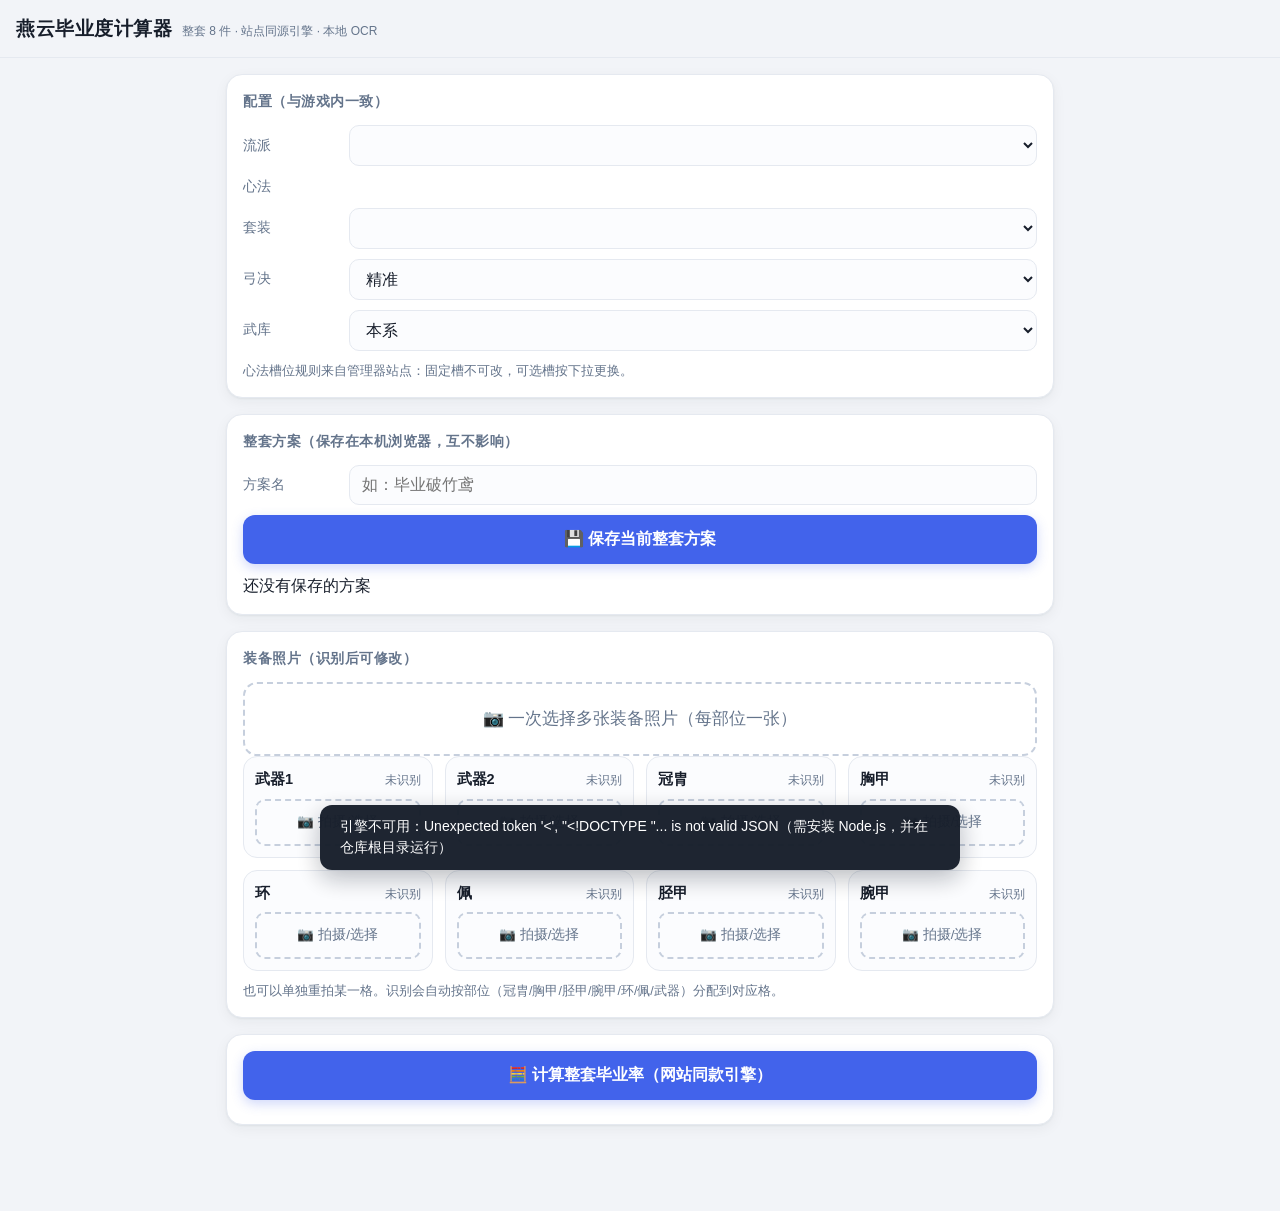
==== commit ba0e055d: "feat: 公开使用与方案保存（对齐 03c92e5 之上的增量） - /api/update-data：令牌保护的 xlsx 数据更新接口（导入新流派并热重载） - 整套方案保存：localStor" ====
--- a/yanyun_gradecalc/static/index.html
+++ b/yanyun_gradecalc/static/index.html
@@ -1,451 +1,535 @@
-<!DOCTYPE html>
-<html lang="zh-CN">
-<head>
-<meta charset="utf-8">
-<meta name="viewport" content="width=device-width, initial-scale=1, viewport-fit=cover">
-<title>燕云毕业度计算器 · 整套</title>
-<style>
-  :root {
-    --bg: #f2f4f8;
-    --card: #ffffff;
-    --ink: #171e2b;
-    --sub: #64748b;
-    --line: #e5e9f0;
-    --accent: #4263eb;
-    --accent-soft: #e8edfd;
-    --ok: #0f8a4f;
-    --ok-soft: #e6f7ef;
-    --warn: #d97706;
-    --danger: #dc2626;
-    --shadow: 0 1px 2px rgba(23,30,43,.05), 0 4px 14px rgba(23,30,43,.05);
-  }
-  * { box-sizing: border-box; }
-  html { -webkit-text-size-adjust: 100%; }
-  body {
-    margin: 0; background: var(--bg); color: var(--ink);
-    font: 16px/1.55 -apple-system, "PingFang SC", "Microsoft YaHei", "Noto Sans CJK SC", sans-serif;
-    -webkit-font-smoothing: antialiased;
-  }
-  header {
-    position: sticky; top: 0; z-index: 20; background: var(--bg);
-    border-bottom: 1px solid var(--line); padding: 14px 16px;
-    display: flex; align-items: baseline; gap: 10px;
-  }
-  header h1 { font-size: 19px; margin: 0; letter-spacing: .5px; }
-  header span { color: var(--sub); font-size: 12px; }
-  main { max-width: 860px; margin: 0 auto; padding: 16px 16px 70px; }
-  .card {
-    background: var(--card); border: 1px solid var(--line); border-radius: 16px;
-    padding: 16px; margin-bottom: 16px; box-shadow: var(--shadow);
-  }
-  .card h2 { font-size: 14px; margin: 0 0 12px; color: var(--sub); font-weight: 600; letter-spacing: .5px; }
-  .upload {
-    display: block; text-align: center; padding: 22px 12px; cursor: pointer;
-    border: 2px dashed #c6cfdd; border-radius: 14px; color: var(--sub); font-size: 17px;
-    transition: border-color .15s, background .15s, color .15s;
-  }
-  .upload:hover { border-color: var(--accent); background: var(--accent-soft); color: var(--accent); }
-  .upload:active { transform: scale(.995); }
-  .upload.small { padding: 11px 8px; font-size: 13.5px; border-radius: 10px; }
-  input[type=file] { display: none; }
-  .frow { display: grid; grid-template-columns: 96px 1fr; gap: 10px; align-items: center; margin-bottom: 10px; }
-  .frow label { color: var(--sub); font-size: 14px; }
-  input.f, select.f {
-    width: 100%; font-size: 16px; padding: 10px 12px; border: 1px solid var(--line);
-    border-radius: 10px; background: #fbfcfe; color: var(--ink);
-    transition: border-color .15s, box-shadow .15s;
-  }
-  input.f:focus, select.f:focus {
-    outline: none; border-color: var(--accent); box-shadow: 0 0 0 3px var(--accent-soft); background: #fff;
-  }
-  .slots { display: grid; grid-template-columns: 1fr 1fr; gap: 12px; }
-  @media (min-width: 760px) { .slots { grid-template-columns: repeat(4, 1fr); } }
-  .slot {
-    border: 1px solid var(--line); border-radius: 14px; padding: 11px; background: #fbfcfe;
-    transition: border-color .15s, background .15s;
-  }
-  .slot.done { border-color: #b6d4c3; background: #f7fcf9; }
-  .slot h3 { margin: 0 0 8px; font-size: 14.5px; display: flex; justify-content: space-between; align-items: baseline; }
-  .slot h3 .dim { color: var(--sub); font-size: 12px; font-weight: 400; }
-  .slot h3 .ok { color: var(--ok); font-size: 12px; font-weight: 600; }
-  .sub { display: grid; grid-template-columns: 22px 1fr 84px 20px; gap: 5px; align-items: center;
-         padding: 4px 0; font-size: 13.5px; border-bottom: 1px dashed var(--line); }
-  .sub:last-child { border-bottom: none; }
-  .sub input[type=number] { width: 100%; font-size: 13.5px; padding: 5px 7px; border: 1px solid var(--line); border-radius: 7px; background: #fff; }
-  .sub input[type=number]:focus { outline: none; border-color: var(--accent); box-shadow: 0 0 0 3px var(--accent-soft); }
-  .sub input[type=checkbox] { width: 16px; height: 16px; accent-color: var(--accent); cursor: pointer; }
-  .sub .nm { word-break: break-all; }
-  .sub.off { opacity: .4; }
-  .sub .tag { display: inline-block; font-size: 10.5px; padding: 0 6px; border-radius: 999px;
-              background: var(--accent-soft); color: var(--accent); margin-right: 3px; vertical-align: 1px; }
-  .sub .tag.rec { background: #fff2dc; color: var(--warn); }
-  .sub .tag.dy { background: #f3e8ff; color: #7048e8; }
-  .sub .tag.base { background: #fff2dc; color: var(--warn); }
-  .sub select { width: 100%; font-size: 13.5px; padding: 6px 7px; border: 1px solid var(--line); border-radius: 7px; background: #fff; }
-  .mainpick { display: grid; grid-template-columns: 52px 1fr; gap: 6px; align-items: center; margin-bottom: 6px; }
-  .mainpick label { color: var(--warn); font-size: 12.5px; font-weight: 600; }
-  .del { border: none; background: none; color: #adb5bd; font-size: 15px; cursor: pointer; padding: 2px; border-radius: 6px; }
-  .del:hover { color: var(--danger); background: #feeaea; }
-  .hint { color: var(--sub); font-size: 12.5px; margin-top: 10px; line-height: 1.6; }
-  button.primary {
-    width: 100%; padding: 14px; font-size: 16px; font-weight: 600; border: none; border-radius: 12px;
-    background: var(--accent); color: #fff; cursor: pointer;
-    box-shadow: 0 4px 12px rgba(66,99,235,.25); transition: background .15s, transform .1s;
-  }
-  button.primary:hover { background: #3655c9; }
-  button.primary:active { transform: scale(.99); }
-  button.primary:disabled { opacity: .55; cursor: wait; }
-  .score { display: flex; align-items: center; gap: 18px; }
-  .score .big { font-size: 50px; font-weight: 800; color: var(--accent); letter-spacing: -.5px; }
-  .grade { font-size: 15px; padding: 4px 14px; border-radius: 999px; background: var(--accent-soft); color: var(--accent); font-weight: 600; }
-  .grade.g3 { background: var(--ok-soft); color: var(--ok); }
-  .grade.g1 { background: #feeaea; color: var(--danger); }
-  .dpsline { color: var(--sub); font-size: 13.5px; margin-top: 8px; }
-  .dpsline b { color: var(--ink); font-variant-numeric: tabular-nums; }
-  .ver { color: #94a3b8; font-size: 12px; margin-top: 6px; }
-  .panel-tbl { width: 100%; font-size: 13px; border-collapse: collapse; margin-top: 8px; }
-  .panel-tbl tr:nth-child(odd) { background: #f8fafc; }
-  .panel-tbl td { border-top: 1px solid var(--line); padding: 5px 8px; }
-  .panel-tbl td:last-child { text-align: right; color: var(--accent); font-weight: 600; font-variant-numeric: tabular-nums; }
-  .toast {
-    position: fixed; left: 50%; bottom: 30px; transform: translateX(-50%) translateY(6px);
-    background: #171e2b; color: #fff; padding: 11px 20px; border-radius: 12px;
-    font-size: 14px; opacity: 0; transition: .25s; pointer-events: none; max-width: 90vw; z-index: 50;
-    box-shadow: 0 8px 24px rgba(23,30,43,.3);
-  }
-  .toast.show { opacity: .97; transform: translateX(-50%) translateY(0); }
-  .spin { display: inline-block; width: 15px; height: 15px; border: 2px solid currentColor;
-    border-top-color: transparent; border-radius: 50%; animation: r 1s linear infinite; vertical-align: -3px; }
-  @keyframes r { to { transform: rotate(360deg); } }
-  .prog { color: var(--accent); font-weight: 600; }
-  .err { color: var(--danger); font-size: 13px; margin-top: 8px; }
-  .hidden { display: none !important; }
-</style>
-</head>
-<body>
-<header><h1>燕云毕业度计算器</h1><span>整套 8 件 · 站点同源引擎 · 本地 OCR</span></header>
-<main>
-  <div class="card">
-    <h2>配置（与游戏内一致）</h2>
-    <div class="frow"><label>流派</label><select class="f" id="flowSel"></select></div>
-    <div class="frow"><label>心法</label><div id="xinfaSlots" style="display:grid; gap:8px"></div></div>
-    <div class="frow"><label>套装</label><select class="f" id="setName"></select></div>
-    <div class="frow"><label>弓决</label>
-      <select class="f" id="bowSel">
-        <option value="precision">精准</option>
-        <option value="crit">会心</option>
-        <option value="intent">会意</option>
-      </select></div>
-    <div class="frow"><label>武库</label>
-      <select class="f" id="armorySel"><option value="本系">本系</option><option value="通用">通用</option></select></div>
-    <div class="hint">心法槽位规则来自管理器站点：固定槽不可改，可选槽按下拉更换。</div>
-  </div>
-
-  <div class="card">
-    <h2>装备照片（识别后可修改）<span class="prog" id="prog"></span></h2>
-    <label class="upload" id="batchPick">📷 一次选择多张装备照片（每部位一张）
-      <input type="file" id="batchFile" accept="image/*" multiple>
-    </label>
-    <div class="slots" id="slotGrid"></div>
-    <div class="hint">也可以单独重拍某一格。识别会自动按部位（冠胄/胸甲/胫甲/腕甲/环/佩/武器）分配到对应格。</div>
-  </div>
-
-  <div class="card">
-    <button class="primary" id="calcBtn">🧮 计算整套毕业率（网站同款引擎）</button>
-    <div class="err" id="gradErr"></div>
-    <div id="gradOut" class="hidden">
-      <div class="score" style="margin-top:12px">
-        <span class="big" id="gradNum">—</span>
-        <span class="grade" id="gradGrade"></span>
-      </div>
-      <div class="dpsline" id="gradDps"></div>
-      <div class="ver" id="gradVersion"></div>
-      <table class="panel-tbl" id="panelTbl"></table>
-    </div>
-  </div>
-</main>
-<div class="toast" id="toast"></div>
-
-<script>
-const $ = id => document.getElementById(id);
-const SLOT_LABELS = {
-  weapon1: "武器1", weapon2: "武器2", head: "冠胄", chest: "胸甲",
-  ring: "环", pendant: "佩", legs: "胫甲", hands: "腕甲",
-};
-const state = { engine: null, flow: "", xinfa: [], slots: {}, busy: false };
-let uidSeq = 1;
-const newUid = () => "r" + uidSeq++;
-const esc = t => String(t).replace(/&/g, "&amp;").replace(/</g, "&lt;");
-
-function toast(msg, ms = 2800) {
-  const t = $("toast"); t.textContent = msg; t.classList.add("show");
-  clearTimeout(t._h); t._h = setTimeout(() => t.classList.remove("show"), ms);
-}
-
-/* ---------- 引擎元数据：流派 / 心法槽位 / 套装 ---------- */
-async function loadEngineMeta() {
-  try {
-    const r = await fetch("/api/engine");
-    const d = await r.json();
-    if (!d.available) throw new Error(d.error || "引擎不可用");
-    state.engine = d;
-    const sel = $("flowSel");
-    sel.innerHTML = "";
-    for (const f of d.flowNames) {
-      const o = document.createElement("option");
-      o.value = f; o.textContent = f;
-      const rot = (d.classRotationStats || {})[f];
-      if (rot && rot.version) o.textContent += `（${rot.version.replace("110阶竞速轴属性毕业率进阶计算器", " ")}）`;
-      sel.appendChild(o);
-    }
-    sel.onchange = () => { state.flow = sel.value; renderXinfa(); };
-    state.flow = sel.value || "";
-    renderSets();
-    renderXinfa();
-  } catch (e) {
-    toast("引擎不可用：" + e.message + "（需安装 Node.js，并在仓库根目录运行）", 5000);
-  }
-}
-
-function renderSets() {
-  const sel = $("setName"); sel.innerHTML = "";
-  const empty = document.createElement("option");
-  empty.value = ""; empty.textContent = "（不指定套装）";
-  sel.appendChild(empty);
-  for (const nm of state.engine.setNames || []) {
-    const o = document.createElement("option");
-    o.value = nm; o.textContent = nm;
-    const bonus = (state.engine.setData || {})[nm];
-    if (bonus && Object.keys(bonus).length)
-      o.textContent += `（主词条 ${Object.entries(bonus).map(([k, v]) => k + "+" + v).join("、")}）`;
-    sel.appendChild(o);
-  }
-}
-
-function renderXinfa() {
-  const rule = (state.engine.xinfa || {})[state.flow] || { default: ["", "", "", ""], choices: [[], [], [], []] };
-  state.xinfa = [...rule.default];
-  const box = $("xinfaSlots"); box.innerHTML = "";
-  rule.default.forEach((name, i) => {
-    const cands = [...new Set(rule.choices[i] || [])];
-    const locked = cands.length === 0;
-    const row = document.createElement("div");
-    row.className = "frow"; row.style.margin = "0";
-    if (locked) {
-      row.innerHTML = `<label>槽${i + 1}（固定）</label>` +
-        `<div class="f" style="padding:8px 12px;background:#f1f3f6;border-radius:9px">${esc(name || "—")}</div>`;
-      box.appendChild(row);
-    } else {
-      const opts = cands.map(c => `<option value="${c}" ${c === name ? "selected" : ""}>${esc(c)}</option>`).join("");
-      row.innerHTML = `<label>槽${i + 1}</label><select class="f">${opts}</select>`;
-      row.querySelector("select").onchange = e => { state.xinfa[i] = e.target.value; };
-      box.appendChild(row);
-    }
-  });
-}
-
-/* ---------- 部位格 ---------- */
-function buildSlotGrid() {
-  const g = $("slotGrid"); g.innerHTML = "";
-  state.slots = {};
-  for (const key in SLOT_LABELS) {
-    const card = document.createElement("div");
-    card.className = "slot"; card.id = "slot-" + key;
-    card.innerHTML = `<h3><span>${SLOT_LABELS[key]}</span><span class="dim" id="sl-info-${key}">未识别</span></h3>` +
-      `<label class="upload small" id="sl-up-${key}">📷 拍摄/选择<input type="file" accept="image/*" capture="environment"></label>` +
-      `<div id="sl-body-${key}"></div>`;
-    g.appendChild(card);
-    const inp = card.querySelector("input");
-    inp.onchange = () => { if (inp.files[0]) analyzeSlot(key, inp.files[0]); inp.value = ""; };
-  }
-}
-
-function updateProg() {
-  const n = Object.keys(state.slots).length;
-  $("prog").textContent = n ? `已识别 ${n}/8` : "";
-}
-
-async function analyzeSlot(key, file) {
-  const up = $("sl-up-" + key);
-  up.innerHTML = '<span class="spin"></span> 识别中…';
-  try {
-    const d = await analyzeFile(file);
-    fillSlot(key, d);
-  } catch (e) {
-    toast(key + " 识别失败：" + e.message);
-  } finally {
-    up.innerHTML = "📷 重拍/重选";
-    updateProg();
-  }
-}
-
-async function analyzeFile(file) {
-  const fd = new FormData(); fd.append("image", file);
-  const r = await fetch("/api/analyze", { method: "POST", body: fd });
-  const d = await r.json();
-  if (!r.ok) throw new Error(d.error || "识别失败");
-  return d;
-}
-
-function fillSlot(key, d) {
-  const rows = [...d.base_stats.map(b => ({ ...b, isBase: true })),
-                ...d.affixes.map(a => ({ ...a, isBase: false }))];
-  rows.forEach(r => { r.uid = newUid(); r.include = true; });
-  state.slots[key] = { piece: d.piece, rows, mainUid: pickMainUid(key, rows) };
-  $("sl-info-" + key).innerHTML = '<span class="ok">✓ 已识别</span>';
-  $("slot-" + key).classList.add("done");
-  renderSlot(key);
-}
-
-function pickMainUid(key, rows) {
-  const armor = ["head", "chest", "legs", "hands"].includes(key);
-  const prefer = armor ? ["气血最大值"] : ["最大外功攻击", "最大鸣金攻击"];
-  for (const nm of prefer) {
-    const hit = rows.find(r => r.name === nm);
-    if (hit) return hit.uid;
-  }
-  return rows.length ? rows[0].uid : null;
-}
-
-function renderSlot(key) {
-  const s = state.slots[key];
-  if (!s) return;
-  const body = $("sl-body-" + key); body.innerHTML = "";
-  const p = s.piece;
-  const cap = document.createElement("div");
-  cap.className = "dim"; cap.style.marginBottom = "6px";
-  cap.textContent = [p.name, p.set_name, p.craft_score ? "造诣" + p.craft_score : ""].filter(Boolean).join(" · ");
-  body.appendChild(cap);
-
-  const mainRow = document.createElement("div");
-  mainRow.className = "mainpick";
-  const opts = s.rows.map(r =>
-    `<option value="${r.uid}" ${r.uid === s.mainUid ? "selected" : ""}>${esc(r.name)} ${r.value}${r.unit === "percent" ? "%" : ""}</option>`).join("");
-  mainRow.innerHTML = `<label>主词条</label><select>${opts || "<option>（无候选）</option>"}</select>`;
-  const msel = mainRow.querySelector("select");
-  msel.onchange = () => { s.mainUid = msel.value || null; renderSlot(key); };
-  body.appendChild(mainRow);
-
-  for (const r of s.rows) {
-    if (r.uid === s.mainUid) continue;
-    const div = document.createElement("div");
-    div.className = "sub" + (r.include ? "" : " off");
-    const tags = (r.converted ? '<span class="tag">转</span>' : "") +
-                 (r.dingyin ? '<span class="tag dy">定音</span>' : "") +
-                 (r.recommended ? '<span class="tag rec">荐</span>' : "") +
-                 (r.known ? "" : '<span class="tag" style="background:#f1f3f5;color:#868e96">未识别</span>');
-    div.innerHTML =
-      `<input type="checkbox" ${r.include ? "checked" : ""}>` +
-      `<div class="nm">${tags}${esc(r.name)}</div>` +
-      `<div style="display:flex"><input type="number" step="0.1" value="${r.value}"><span class="unit">${r.unit === "percent" ? "%" : ""}</span></div>` +
-      `<button class="del">✕</button>`;
-    const [chk, , valBox, del] = div.children;
-    const numIn = valBox.querySelector("input");
-    chk.onchange = () => { r.include = chk.checked; renderSlot(key); };
-    numIn.oninput = () => { const v = parseFloat(numIn.value); if (!isNaN(v)) r.value = v; };
-    del.onclick = () => { s.rows = s.rows.filter(x => x !== r); if (s.mainUid === r.uid) s.mainUid = null; renderSlot(key); };
-    body.appendChild(div);
-  }
-}
-
-/* ---------- 批量上传：自动按部位分配 ---------- */
-async function analyzeBatch(files) {
-  const list = [...files];
-  for (let i = 0; i < list.length; i++) {
-    $("prog").textContent = `识别中 ${i + 1}/${list.length}…`;
-    try {
-      const d = await analyzeFile(list[i]);
-      const slot = assignAuto(d.suggest, d);
-      if (slot) toast(`${SLOT_LABELS[slot]} ✓ ${d.piece.name || ""}`, 1100);
-    } catch (e) {
-      toast("一张照片识别失败：" + e.message);
-    }
-  }
-  $("prog").textContent = "";
-  updateProg();
-}
-
-function assignAuto(suggest, d) {
-  const target = suggest === "weapon"
-    ? (!state.slots.weapon1 ? "weapon1" : !state.slots.weapon2 ? "weapon2" : "weapon1")
-    : suggest;
-  if (target && SLOT_LABELS[target]) {
-    fillSlot(target, d);
-    return target;
-  }
-  const free = Object.keys(SLOT_LABELS).find(k => !state.slots[k]);
-  if (free) { fillSlot(free, d); return free; }
-  toast("8 个部位已满，多余照片已忽略");
-  return null;
-}
-
-/* ---------- 整套计算 ---------- */
-$("calcBtn").onclick = async () => {
-  const equipped = {};
-  for (const key in state.slots) {
-    const s = state.slots[key];
-    if (!s) continue;
-    const main = s.rows.find(r => r.uid === s.mainUid);
-    if (!main) { toast(`${SLOT_LABELS[key]} 未选择主词条，已跳过`); continue; }
-    equipped[key] = {
-      mainStat: { type: main.name, value: main.value, isPercent: main.unit === "percent" },
-      subStats: s.rows.filter(r => r.include && r.uid !== s.mainUid)
-        .map(r => ({ type: r.name, value: r.value, isPercent: r.unit === "percent" })),
-    };
-  }
-  if (!Object.keys(equipped).length) { toast("还没有识别任何装备"); return; }
-  const btn = $("calcBtn");
-  btn.disabled = true; btn.innerHTML = '<span class="spin"></span> 引擎计算中…';
-  $("gradErr").textContent = "";
-  try {
-    const r = await fetch("/api/gradrate", {
-      method: "POST", headers: { "content-type": "application/json" },
-      body: JSON.stringify({
-        className: state.flow, bow: $("bowSel").value, armory: $("armorySel").value,
-        setName: $("setName").value, xinfa: state.xinfa.slice(0, 4),
-        equippedItems: equipped,
-      }),
-    });
-    const d = await r.json();
-    if (!r.ok) throw new Error(d.error || "计算失败");
-    $("gradOut").classList.remove("hidden");
-    const rate = parseFloat(d.graduationRate);
-    $("gradNum").textContent = isNaN(rate) ? "—" : rate.toFixed(2) + "%";
-    const g = rate >= 90 ? { g: "毕业", cls: "g3" } : rate >= 70 ? { g: "成长中", cls: "" } : { g: "还需打造", cls: "g1" };
-    $("gradGrade").textContent = g.g;
-    $("gradGrade").className = "grade " + g.cls;
-    $("gradDps").innerHTML = `<span>DPS <b>${Math.round(d.dps || 0).toLocaleString()}</b></span>` +
-      `<span>总伤 <b>${Math.round(d.totalDamage || 0).toLocaleString()}</b></span>` +
-      `<span>心法 <b>${(d.xinfa || []).filter(Boolean).join(" / ")}</b></span>`;
-    const v = d.meta && d.meta.version;
-    $("gradVersion").textContent = v ? `基准：${v.version || ""}（${v.updateTime || ""}）` : "";
-    const panel = d.panel || {};
-    $("panelTbl").innerHTML = Object.entries(panel)
-      .filter(([k, v]) => typeof v === "number" && !k.startsWith("_"))
-      .map(([k, v]) => `<tr><td>${esc(k)}</td><td>${Math.round(v * 1000) / 1000}</td></tr>`).join("");
-  } catch (e) {
-    $("gradErr").textContent = e.message;
-  } finally {
-    btn.disabled = false; btn.innerHTML = "🧮 计算整套毕业率（网站同款引擎）";
-    window.scrollTo({ top: document.body.scrollHeight, behavior: "smooth" });
-  }
-};
-
-/* ---------- 批量文件选择 ---------- */
-function bindBatch() {
-  const f = $("batchFile");
-  f.onchange = async () => {
-    if (!f.files.length || state.busy) { f.value = ""; return; }
-    state.busy = true;
-    await analyzeBatch(f.files);
-    state.busy = false;
-    f.value = "";
-  };
-}
-
-buildSlotGrid();
-bindBatch();
-loadEngineMeta();
-</script>
-</body>
-</html>
+<!DOCTYPE html>
+<html lang="zh-CN">
+<head>
+<meta charset="utf-8">
+<meta name="viewport" content="width=device-width, initial-scale=1, viewport-fit=cover">
+<title>燕云毕业度计算器 · 整套</title>
+<style>
+  :root {
+    --bg: #f2f4f8;
+    --card: #ffffff;
+    --ink: #171e2b;
+    --sub: #64748b;
+    --line: #e5e9f0;
+    --accent: #4263eb;
+    --accent-soft: #e8edfd;
+    --ok: #0f8a4f;
+    --ok-soft: #e6f7ef;
+    --warn: #d97706;
+    --danger: #dc2626;
+    --shadow: 0 1px 2px rgba(23,30,43,.05), 0 4px 14px rgba(23,30,43,.05);
+  }
+  * { box-sizing: border-box; }
+  html { -webkit-text-size-adjust: 100%; }
+  body {
+    margin: 0; background: var(--bg); color: var(--ink);
+    font: 16px/1.55 -apple-system, "PingFang SC", "Microsoft YaHei", "Noto Sans CJK SC", sans-serif;
+    -webkit-font-smoothing: antialiased;
+  }
+  header {
+    position: sticky; top: 0; z-index: 20; background: var(--bg);
+    border-bottom: 1px solid var(--line); padding: 14px 16px;
+    display: flex; align-items: baseline; gap: 10px;
+  }
+  header h1 { font-size: 19px; margin: 0; letter-spacing: .5px; }
+  header span { color: var(--sub); font-size: 12px; }
+  main { max-width: 860px; margin: 0 auto; padding: 16px 16px 70px; }
+  .card {
+    background: var(--card); border: 1px solid var(--line); border-radius: 16px;
+    padding: 16px; margin-bottom: 16px; box-shadow: var(--shadow);
+  }
+  .card h2 { font-size: 14px; margin: 0 0 12px; color: var(--sub); font-weight: 600; letter-spacing: .5px; }
+  .upload {
+    display: block; text-align: center; padding: 22px 12px; cursor: pointer;
+    border: 2px dashed #c6cfdd; border-radius: 14px; color: var(--sub); font-size: 17px;
+    transition: border-color .15s, background .15s, color .15s;
+  }
+  .upload:hover { border-color: var(--accent); background: var(--accent-soft); color: var(--accent); }
+  .upload:active { transform: scale(.995); }
+  .upload.small { padding: 11px 8px; font-size: 13.5px; border-radius: 10px; }
+  input[type=file] { display: none; }
+  .frow { display: grid; grid-template-columns: 96px 1fr; gap: 10px; align-items: center; margin-bottom: 10px; }
+  .frow label { color: var(--sub); font-size: 14px; }
+  input.f, select.f {
+    width: 100%; font-size: 16px; padding: 10px 12px; border: 1px solid var(--line);
+    border-radius: 10px; background: #fbfcfe; color: var(--ink);
+    transition: border-color .15s, box-shadow .15s;
+  }
+  input.f:focus, select.f:focus {
+    outline: none; border-color: var(--accent); box-shadow: 0 0 0 3px var(--accent-soft); background: #fff;
+  }
+  .slots { display: grid; grid-template-columns: 1fr 1fr; gap: 12px; }
+  @media (min-width: 760px) { .slots { grid-template-columns: repeat(4, 1fr); } }
+  .slot {
+    border: 1px solid var(--line); border-radius: 14px; padding: 11px; background: #fbfcfe;
+    transition: border-color .15s, background .15s;
+  }
+  .slot.done { border-color: #b6d4c3; background: #f7fcf9; }
+  .slot h3 { margin: 0 0 8px; font-size: 14.5px; display: flex; justify-content: space-between; align-items: baseline; }
+  .slot h3 .dim { color: var(--sub); font-size: 12px; font-weight: 400; }
+  .slot h3 .ok { color: var(--ok); font-size: 12px; font-weight: 600; }
+  .sub { display: grid; grid-template-columns: 22px 1fr 84px 20px; gap: 5px; align-items: center;
+         padding: 4px 0; font-size: 13.5px; border-bottom: 1px dashed var(--line); }
+  .sub:last-child { border-bottom: none; }
+  .sub input[type=number] { width: 100%; font-size: 13.5px; padding: 5px 7px; border: 1px solid var(--line); border-radius: 7px; background: #fff; }
+  .sub input[type=number]:focus { outline: none; border-color: var(--accent); box-shadow: 0 0 0 3px var(--accent-soft); }
+  .sub input[type=checkbox] { width: 16px; height: 16px; accent-color: var(--accent); cursor: pointer; }
+  .sub .nm { word-break: break-all; }
+  .sub.off { opacity: .4; }
+  .sub .tag { display: inline-block; font-size: 10.5px; padding: 0 6px; border-radius: 999px;
+              background: var(--accent-soft); color: var(--accent); margin-right: 3px; vertical-align: 1px; }
+  .sub .tag.rec { background: #fff2dc; color: var(--warn); }
+  .sub .tag.dy { background: #f3e8ff; color: #7048e8; }
+  .sub .tag.base { background: #fff2dc; color: var(--warn); }
+  .sub select { width: 100%; font-size: 13.5px; padding: 6px 7px; border: 1px solid var(--line); border-radius: 7px; background: #fff; }
+  .mainpick { display: grid; grid-template-columns: 52px 1fr; gap: 6px; align-items: center; margin-bottom: 6px; }
+  .mainpick label { color: var(--warn); font-size: 12.5px; font-weight: 600; }
+  .del { border: none; background: none; color: #adb5bd; font-size: 15px; cursor: pointer; padding: 2px; border-radius: 6px; }
+  .del:hover { color: var(--danger); background: #feeaea; }
+  .hint { color: var(--sub); font-size: 12.5px; margin-top: 10px; line-height: 1.6; }
+  button.primary {
+    width: 100%; padding: 14px; font-size: 16px; font-weight: 600; border: none; border-radius: 12px;
+    background: var(--accent); color: #fff; cursor: pointer;
+    box-shadow: 0 4px 12px rgba(66,99,235,.25); transition: background .15s, transform .1s;
+  }
+  button.primary:hover { background: #3655c9; }
+  button.primary:active { transform: scale(.99); }
+  button.primary:disabled { opacity: .55; cursor: wait; }
+  .score { display: flex; align-items: center; gap: 18px; }
+  .score .big { font-size: 50px; font-weight: 800; color: var(--accent); letter-spacing: -.5px; }
+  .grade { font-size: 15px; padding: 4px 14px; border-radius: 999px; background: var(--accent-soft); color: var(--accent); font-weight: 600; }
+  .grade.g3 { background: var(--ok-soft); color: var(--ok); }
+  .grade.g1 { background: #feeaea; color: var(--danger); }
+  .dpsline { color: var(--sub); font-size: 13.5px; margin-top: 8px; }
+  .dpsline b { color: var(--ink); font-variant-numeric: tabular-nums; }
+  .ver { color: #94a3b8; font-size: 12px; margin-top: 6px; }
+  .panel-tbl { width: 100%; font-size: 13px; border-collapse: collapse; margin-top: 8px; }
+  .panel-tbl tr:nth-child(odd) { background: #f8fafc; }
+  .panel-tbl td { border-top: 1px solid var(--line); padding: 5px 8px; }
+  .panel-tbl td:last-child { text-align: right; color: var(--accent); font-weight: 600; font-variant-numeric: tabular-nums; }
+  .toast {
+    position: fixed; left: 50%; bottom: 30px; transform: translateX(-50%) translateY(6px);
+    background: #171e2b; color: #fff; padding: 11px 20px; border-radius: 12px;
+    font-size: 14px; opacity: 0; transition: .25s; pointer-events: none; max-width: 90vw; z-index: 50;
+    box-shadow: 0 8px 24px rgba(23,30,43,.3);
+  }
+  .toast.show { opacity: .97; transform: translateX(-50%) translateY(0); }
+  .spin { display: inline-block; width: 15px; height: 15px; border: 2px solid currentColor;
+    border-top-color: transparent; border-radius: 50%; animation: r 1s linear infinite; vertical-align: -3px; }
+  @keyframes r { to { transform: rotate(360deg); } }
+  .prog { color: var(--accent); font-weight: 600; }
+  .err { color: var(--danger); font-size: 13px; margin-top: 8px; }
+  .hidden { display: none !important; }
+</style>
+</head>
+<body>
+<header><h1>燕云毕业度计算器</h1><span>整套 8 件 · 站点同源引擎 · 本地 OCR</span></header>
+<main>
+  <div class="card">
+    <h2>配置（与游戏内一致）</h2>
+    <div class="frow"><label>流派</label><select class="f" id="flowSel"></select></div>
+    <div class="frow"><label>心法</label><div id="xinfaSlots" style="display:grid; gap:8px"></div></div>
+    <div class="frow"><label>套装</label><select class="f" id="setName"></select></div>
+    <div class="frow"><label>弓决</label>
+      <select class="f" id="bowSel">
+        <option value="precision">精准</option>
+        <option value="crit">会心</option>
+        <option value="intent">会意</option>
+      </select></div>
+    <div class="frow"><label>武库</label>
+      <select class="f" id="armorySel"><option value="本系">本系</option><option value="通用">通用</option></select></div>
+    <div class="hint">心法槽位规则来自管理器站点：固定槽不可改，可选槽按下拉更换。</div>
+  </div>
+
+  <div class="card">
+    <h2>整套方案（保存在本机浏览器，互不影响）</h2>
+    <div class="frow"><label>方案名</label><input class="f" id="schemeName" placeholder="如：毕业破竹鸢"></div>
+    <button class="primary" id="saveScheme">💾 保存当前整套方案</button>
+    <div id="schemeList" style="margin-top:10px"></div>
+  </div>
+
+  <div class="card">
+    <h2>装备照片（识别后可修改）<span class="prog" id="prog"></span></h2>
+    <label class="upload" id="batchPick">📷 一次选择多张装备照片（每部位一张）
+      <input type="file" id="batchFile" accept="image/*" multiple>
+    </label>
+    <div class="slots" id="slotGrid"></div>
+    <div class="hint">也可以单独重拍某一格。识别会自动按部位（冠胄/胸甲/胫甲/腕甲/环/佩/武器）分配到对应格。</div>
+  </div>
+
+  <div class="card">
+    <button class="primary" id="calcBtn">🧮 计算整套毕业率（网站同款引擎）</button>
+    <div class="err" id="gradErr"></div>
+    <div id="gradOut" class="hidden">
+      <div class="score" style="margin-top:12px">
+        <span class="big" id="gradNum">—</span>
+        <span class="grade" id="gradGrade"></span>
+      </div>
+      <div class="dpsline" id="gradDps"></div>
+      <div class="ver" id="gradVersion"></div>
+      <table class="panel-tbl" id="panelTbl"></table>
+    </div>
+  </div>
+</main>
+<div class="toast" id="toast"></div>
+
+<script>
+const $ = id => document.getElementById(id);
+const SLOT_LABELS = {
+  weapon1: "武器1", weapon2: "武器2", head: "冠胄", chest: "胸甲",
+  ring: "环", pendant: "佩", legs: "胫甲", hands: "腕甲",
+};
+const state = { engine: null, flow: "", xinfa: [], slots: {}, busy: false };
+let uidSeq = 1;
+const newUid = () => "r" + uidSeq++;
+const esc = t => String(t).replace(/&/g, "&amp;").replace(/</g, "&lt;");
+
+function toast(msg, ms = 2800) {
+  const t = $("toast"); t.textContent = msg; t.classList.add("show");
+  clearTimeout(t._h); t._h = setTimeout(() => t.classList.remove("show"), ms);
+}
+
+/* ---------- 引擎元数据：流派 / 心法槽位 / 套装 ---------- */
+async function loadEngineMeta() {
+  try {
+    const r = await fetch("/api/engine");
+    const d = await r.json();
+    if (!d.available) throw new Error(d.error || "引擎不可用");
+    state.engine = d;
+    const sel = $("flowSel");
+    sel.innerHTML = "";
+    for (const f of d.flowNames) {
+      const o = document.createElement("option");
+      o.value = f; o.textContent = f;
+      const rot = (d.classRotationStats || {})[f];
+      if (rot && rot.version) o.textContent += `（${rot.version.replace("110阶竞速轴属性毕业率进阶计算器", " ")}）`;
+      sel.appendChild(o);
+    }
+    sel.onchange = () => { state.flow = sel.value; renderXinfa(); };
+    state.flow = sel.value || "";
+    renderSets();
+    renderXinfa();
+  } catch (e) {
+    toast("引擎不可用：" + e.message + "（需安装 Node.js，并在仓库根目录运行）", 5000);
+  }
+}
+
+function renderSets() {
+  const sel = $("setName"); sel.innerHTML = "";
+  const empty = document.createElement("option");
+  empty.value = ""; empty.textContent = "（不指定套装）";
+  sel.appendChild(empty);
+  for (const nm of state.engine.setNames || []) {
+    const o = document.createElement("option");
+    o.value = nm; o.textContent = nm;
+    const bonus = (state.engine.setData || {})[nm];
+    if (bonus && Object.keys(bonus).length)
+      o.textContent += `（主词条 ${Object.entries(bonus).map(([k, v]) => k + "+" + v).join("、")}）`;
+    sel.appendChild(o);
+  }
+}
+
+function renderXinfa(loadout) {
+  const rule = (state.engine.xinfa || {})[state.flow] || { default: ["", "", "", ""], choices: [[], [], [], []] };
+  state.xinfa = [...(Array.isArray(loadout) && loadout.length === 4 ? loadout : rule.default)];
+  while (state.xinfa.length < 4) state.xinfa.push("");
+  const box = $("xinfaSlots"); box.innerHTML = "";
+  state.xinfa.forEach((name0, i) => {
+    const name = name0 || rule.default[i];
+    let cands = [...new Set(rule.choices[i] || [])];
+    if (name && !cands.includes(name)) cands.push(name);  // 载入方案时可能带非候选心法
+    const locked = cands.length === 0;
+    const row = document.createElement("div");
+    row.className = "frow"; row.style.margin = "0";
+    if (locked) {
+      row.innerHTML = `<label>槽${i + 1}（固定）</label>` +
+        `<div class="f" style="padding:8px 12px;background:#f1f3f6;border-radius:9px">${esc(name || "—")}</div>`;
+      box.appendChild(row);
+    } else {
+      const opts = cands.map(c => `<option value="${c}" ${c === name ? "selected" : ""}>${esc(c)}</option>`).join("");
+      row.innerHTML = `<label>槽${i + 1}</label><select class="f">${opts}</select>`;
+      row.querySelector("select").onchange = e => { state.xinfa[i] = e.target.value; };
+      box.appendChild(row);
+    }
+  });
+}
+
+/* ---------- 部位格 ---------- */
+function buildSlotGrid() {
+  const g = $("slotGrid"); g.innerHTML = "";
+  state.slots = {};
+  for (const key in SLOT_LABELS) {
+    const card = document.createElement("div");
+    card.className = "slot"; card.id = "slot-" + key;
+    card.innerHTML = `<h3><span>${SLOT_LABELS[key]}</span><span class="dim" id="sl-info-${key}">未识别</span></h3>` +
+      `<label class="upload small" id="sl-up-${key}">📷 拍摄/选择<input type="file" accept="image/*"></label>` +
+      `<div id="sl-body-${key}"></div>`;
+    g.appendChild(card);
+    const inp = card.querySelector("input");
+    inp.onchange = () => { if (inp.files[0]) analyzeSlot(key, inp.files[0]); inp.value = ""; };
+  }
+}
+
+function updateProg() {
+  const n = Object.keys(state.slots).length;
+  $("prog").textContent = n ? `已识别 ${n}/8` : "";
+}
+
+async function analyzeSlot(key, file) {
+  const up = $("sl-up-" + key);
+  up.innerHTML = '<span class="spin"></span> 识别中…';
+  try {
+    const d = await analyzeFile(file);
+    fillSlot(key, d);
+  } catch (e) {
+    toast(key + " 识别失败：" + e.message);
+  } finally {
+    up.innerHTML = "📷 重拍/重选";
+    updateProg();
+  }
+}
+
+async function analyzeFile(file) {
+  const fd = new FormData(); fd.append("image", file);
+  const r = await fetch("/api/analyze", { method: "POST", body: fd });
+  const d = await r.json();
+  if (!r.ok) throw new Error(d.error || "识别失败");
+  return d;
+}
+
+function fillSlot(key, d) {
+  const rows = [...d.base_stats.map(b => ({ ...b, isBase: true })),
+                ...d.affixes.map(a => ({ ...a, isBase: false }))];
+  rows.forEach(r => { r.uid = newUid(); r.include = true; });
+  state.slots[key] = { piece: d.piece, rows, mainUid: pickMainUid(key, rows) };
+  $("sl-info-" + key).innerHTML = '<span class="ok">✓ 已识别</span>';
+  $("slot-" + key).classList.add("done");
+  renderSlot(key);
+}
+
+function pickMainUid(key, rows) {
+  const armor = ["head", "chest", "legs", "hands"].includes(key);
+  const prefer = armor ? ["气血最大值"] : ["最大外功攻击", "最大鸣金攻击"];
+  for (const nm of prefer) {
+    const hit = rows.find(r => r.name === nm);
+    if (hit) return hit.uid;
+  }
+  return rows.length ? rows[0].uid : null;
+}
+
+function renderSlot(key) {
+  const s = state.slots[key];
+  if (!s) return;
+  const body = $("sl-body-" + key); body.innerHTML = "";
+  const p = s.piece;
+  const cap = document.createElement("div");
+  cap.className = "dim"; cap.style.marginBottom = "6px";
+  cap.textContent = [p.name, p.set_name, p.craft_score ? "造诣" + p.craft_score : ""].filter(Boolean).join(" · ");
+  body.appendChild(cap);
+
+  const mainRow = document.createElement("div");
+  mainRow.className = "mainpick";
+  const opts = s.rows.map(r =>
+    `<option value="${r.uid}" ${r.uid === s.mainUid ? "selected" : ""}>${esc(r.name)} ${r.value}${r.unit === "percent" ? "%" : ""}</option>`).join("");
+  mainRow.innerHTML = `<label>主词条</label><select>${opts || "<option>（无候选）</option>"}</select>`;
+  const msel = mainRow.querySelector("select");
+  msel.onchange = () => { s.mainUid = msel.value || null; renderSlot(key); };
+  body.appendChild(mainRow);
+
+  for (const r of s.rows) {
+    if (r.uid === s.mainUid) continue;
+    const div = document.createElement("div");
+    div.className = "sub" + (r.include ? "" : " off");
+    const tags = (r.converted ? '<span class="tag">转</span>' : "") +
+                 (r.dingyin ? '<span class="tag dy">定音</span>' : "") +
+                 (r.recommended ? '<span class="tag rec">荐</span>' : "") +
+                 (r.known ? "" : '<span class="tag" style="background:#f1f3f5;color:#868e96">未识别</span>');
+    div.innerHTML =
+      `<input type="checkbox" ${r.include ? "checked" : ""}>` +
+      `<div class="nm">${tags}${esc(r.name)}</div>` +
+      `<div style="display:flex"><input type="number" step="0.1" value="${r.value}"><span class="unit">${r.unit === "percent" ? "%" : ""}</span></div>` +
+      `<button class="del">✕</button>`;
+    const [chk, , valBox, del] = div.children;
+    const numIn = valBox.querySelector("input");
+    chk.onchange = () => { r.include = chk.checked; renderSlot(key); };
+    numIn.oninput = () => { const v = parseFloat(numIn.value); if (!isNaN(v)) r.value = v; };
+    del.onclick = () => { s.rows = s.rows.filter(x => x !== r); if (s.mainUid === r.uid) s.mainUid = null; renderSlot(key); };
+    body.appendChild(div);
+  }
+}
+
+/* ---------- 批量上传：自动按部位分配 ---------- */
+async function analyzeBatch(files) {
+  const list = [...files];
+  for (let i = 0; i < list.length; i++) {
+    $("prog").textContent = `识别中 ${i + 1}/${list.length}…`;
+    try {
+      const d = await analyzeFile(list[i]);
+      const slot = assignAuto(d.suggest, d);
+      if (slot) toast(`${SLOT_LABELS[slot]} ✓ ${d.piece.name || ""}`, 1100);
+    } catch (e) {
+      toast("一张照片识别失败：" + e.message);
+    }
+  }
+  $("prog").textContent = "";
+  updateProg();
+}
+
+function assignAuto(suggest, d) {
+  const target = suggest === "weapon"
+    ? (!state.slots.weapon1 ? "weapon1" : !state.slots.weapon2 ? "weapon2" : "weapon1")
+    : suggest;
+  if (target && SLOT_LABELS[target]) {
+    fillSlot(target, d);
+    return target;
+  }
+  const free = Object.keys(SLOT_LABELS).find(k => !state.slots[k]);
+  if (free) { fillSlot(free, d); return free; }
+  toast("8 个部位已满，多余照片已忽略");
+  return null;
+}
+
+/* ---------- 整套计算 ---------- */
+$("calcBtn").onclick = async () => {
+  const equipped = {};
+  for (const key in state.slots) {
+    const s = state.slots[key];
+    if (!s) continue;
+    const main = s.rows.find(r => r.uid === s.mainUid);
+    if (!main) { toast(`${SLOT_LABELS[key]} 未选择主词条，已跳过`); continue; }
+    equipped[key] = {
+      mainStat: { type: main.name, value: main.value, isPercent: main.unit === "percent" },
+      subStats: s.rows.filter(r => r.include && r.uid !== s.mainUid)
+        .map(r => ({ type: r.name, value: r.value, isPercent: r.unit === "percent" })),
+    };
+  }
+  if (!Object.keys(equipped).length) { toast("还没有识别任何装备"); return; }
+  const btn = $("calcBtn");
+  btn.disabled = true; btn.innerHTML = '<span class="spin"></span> 引擎计算中…';
+  $("gradErr").textContent = "";
+  try {
+    const r = await fetch("/api/gradrate", {
+      method: "POST", headers: { "content-type": "application/json" },
+      body: JSON.stringify({
+        className: state.flow, bow: $("bowSel").value, armory: $("armorySel").value,
+        setName: $("setName").value, xinfa: state.xinfa.slice(0, 4),
+        equippedItems: equipped,
+      }),
+    });
+    const d = await r.json();
+    if (!r.ok) throw new Error(d.error || "计算失败");
+    $("gradOut").classList.remove("hidden");
+    const rate = parseFloat(d.graduationRate);
+    $("gradNum").textContent = isNaN(rate) ? "—" : rate.toFixed(2) + "%";
+    const g = rate >= 90 ? { g: "毕业", cls: "g3" } : rate >= 70 ? { g: "成长中", cls: "" } : { g: "还需打造", cls: "g1" };
+    $("gradGrade").textContent = g.g;
+    $("gradGrade").className = "grade " + g.cls;
+    $("gradDps").innerHTML = `<span>DPS <b>${Math.round(d.dps || 0).toLocaleString()}</b></span>` +
+      `<span>总伤 <b>${Math.round(d.totalDamage || 0).toLocaleString()}</b></span>` +
+      `<span>心法 <b>${(d.xinfa || []).filter(Boolean).join(" / ")}</b></span>`;
+    const v = d.meta && d.meta.version;
+    $("gradVersion").textContent = v ? `基准：${v.version || ""}（${v.updateTime || ""}）` : "";
+    const panel = d.panel || {};
+    $("panelTbl").innerHTML = Object.entries(panel)
+      .filter(([k, v]) => typeof v === "number" && !k.startsWith("_"))
+      .map(([k, v]) => `<tr><td>${esc(k)}</td><td>${Math.round(v * 1000) / 1000}</td></tr>`).join("");
+  } catch (e) {
+    $("gradErr").textContent = e.message;
+  } finally {
+    btn.disabled = false; btn.innerHTML = "🧮 计算整套毕业率（网站同款引擎）";
+    window.scrollTo({ top: document.body.scrollHeight, behavior: "smooth" });
+  }
+};
+
+/* ---------- 批量文件选择 ---------- */
+function bindBatch() {
+  const f = $("batchFile");
+  f.onchange = async () => {
+    if (!f.files.length || state.busy) { f.value = ""; return; }
+    state.busy = true;
+    await analyzeBatch(f.files);
+    state.busy = false;
+    f.value = "";
+  };
+}
+
+/* ---------- 整套方案：保存在本机浏览器 localStorage ---------- */
+const SCHEME_KEY = "ygc_schemes_v1";
+
+function loadSchemes() {
+  try { return JSON.parse(localStorage.getItem(SCHEME_KEY)) || {}; } catch { return {}; }
+}
+function serializeScheme() {
+  return {
+    flow: state.flow, xinfa: state.xinfa.slice(0, 4),
+    setName: $("setName").value, bow: $("bowSel").value, armory: $("armorySel").value,
+    savedAt: new Date().toLocaleString(),
+    slots: Object.fromEntries(Object.entries(state.slots).map(([k, s]) => [k, {
+      piece: s.piece, mainUid: s.mainUid,
+      rows: s.rows.map(r => ({ name: r.name, raw_name: r.raw_name, value: r.value,
+                               unit: r.unit, converted: r.converted, recommended: r.recommended,
+                               dinyin: r.dinyin, known: r.known, isBase: r.isBase,
+                               include: r.include })),
+    }])),
+  };
+}
+function applyScheme(sc) {
+  state.flow = sc.flow || state.flow;
+  $("flowSel").value = state.flow;
+  renderSets();
+  $("setName").value = sc.setName || "";
+  $("bowSel").value = sc.bow || "precision";
+  $("armorySel").value = sc.armory || "本系";
+  state.slots = {};
+  buildSlotGrid();
+  renderXinfa(sc.xinfa);
+  for (const k in sc.slots) {
+    const s0 = sc.slots[k];
+    const rows = s0.rows.map(r => ({ ...r, uid: newUid() }));
+    state.slots[k] = { piece: s0.piece, rows, mainUid: s0.mainUid };
+    renderSlot(k);
+    const info = $("sl-info-" + k);
+    if (info) info.innerHTML = '<span class="ok">✓ 已载入</span>';
+    const card = $("slot-" + k);
+    if (card) card.classList.add("done");
+  }
+  updateProg();
+  toast("方案已载入");
+}
+function renderSchemeList() {
+  const box = $("schemeList"); box.innerHTML = "";
+  const schemes = loadSchemes();
+  const names = Object.keys(schemes).sort((a, b) => (schemes[b].savedAt || "").localeCompare(schemes[a].savedAt || ""));
+  if (!names.length) { box.innerHTML = '<div class="dim">还没有保存的方案</div>'; return; }
+  for (const name of names) {
+    const sc = schemes[name];
+    const row = document.createElement("div");
+    row.className = "frow"; row.style.margin = "0 0 6px";
+    row.innerHTML = `<label>${esc(name)}<div class="dim" style="font-size:11px">${esc(sc.savedAt || "")}</div></label>` +
+      `<div style="display:flex; gap:6px">` +
+      `<button class="chip ld">载入</button><button class="chip del2">删除</button></div>`;
+    row.querySelector(".ld").onclick = () => applyScheme(schemes[name]);
+    row.querySelector(".del2").onclick = () => {
+      const all = loadSchemes(); delete all[name]; saveSchemes(all); renderSchemeList();
+    };
+    box.appendChild(row);
+  }
+}
+$("saveScheme").onclick = () => {
+  const name = $("schemeName").value.trim() ||
+    `${state.flow || "方案"}-${new Date().toLocaleDateString()}`;
+  const all = loadSchemes();
+  all[name] = serializeScheme();
+  saveSchemes(all);
+  $("schemeName").value = "";
+  renderSchemeList();
+  toast(`方案「${name}」已保存（本机浏览器）`);
+};
+renderSchemeList();
+
+buildSlotGrid();
+bindBatch();
+loadEngineMeta();
+</script>
+</body>
+</html>
